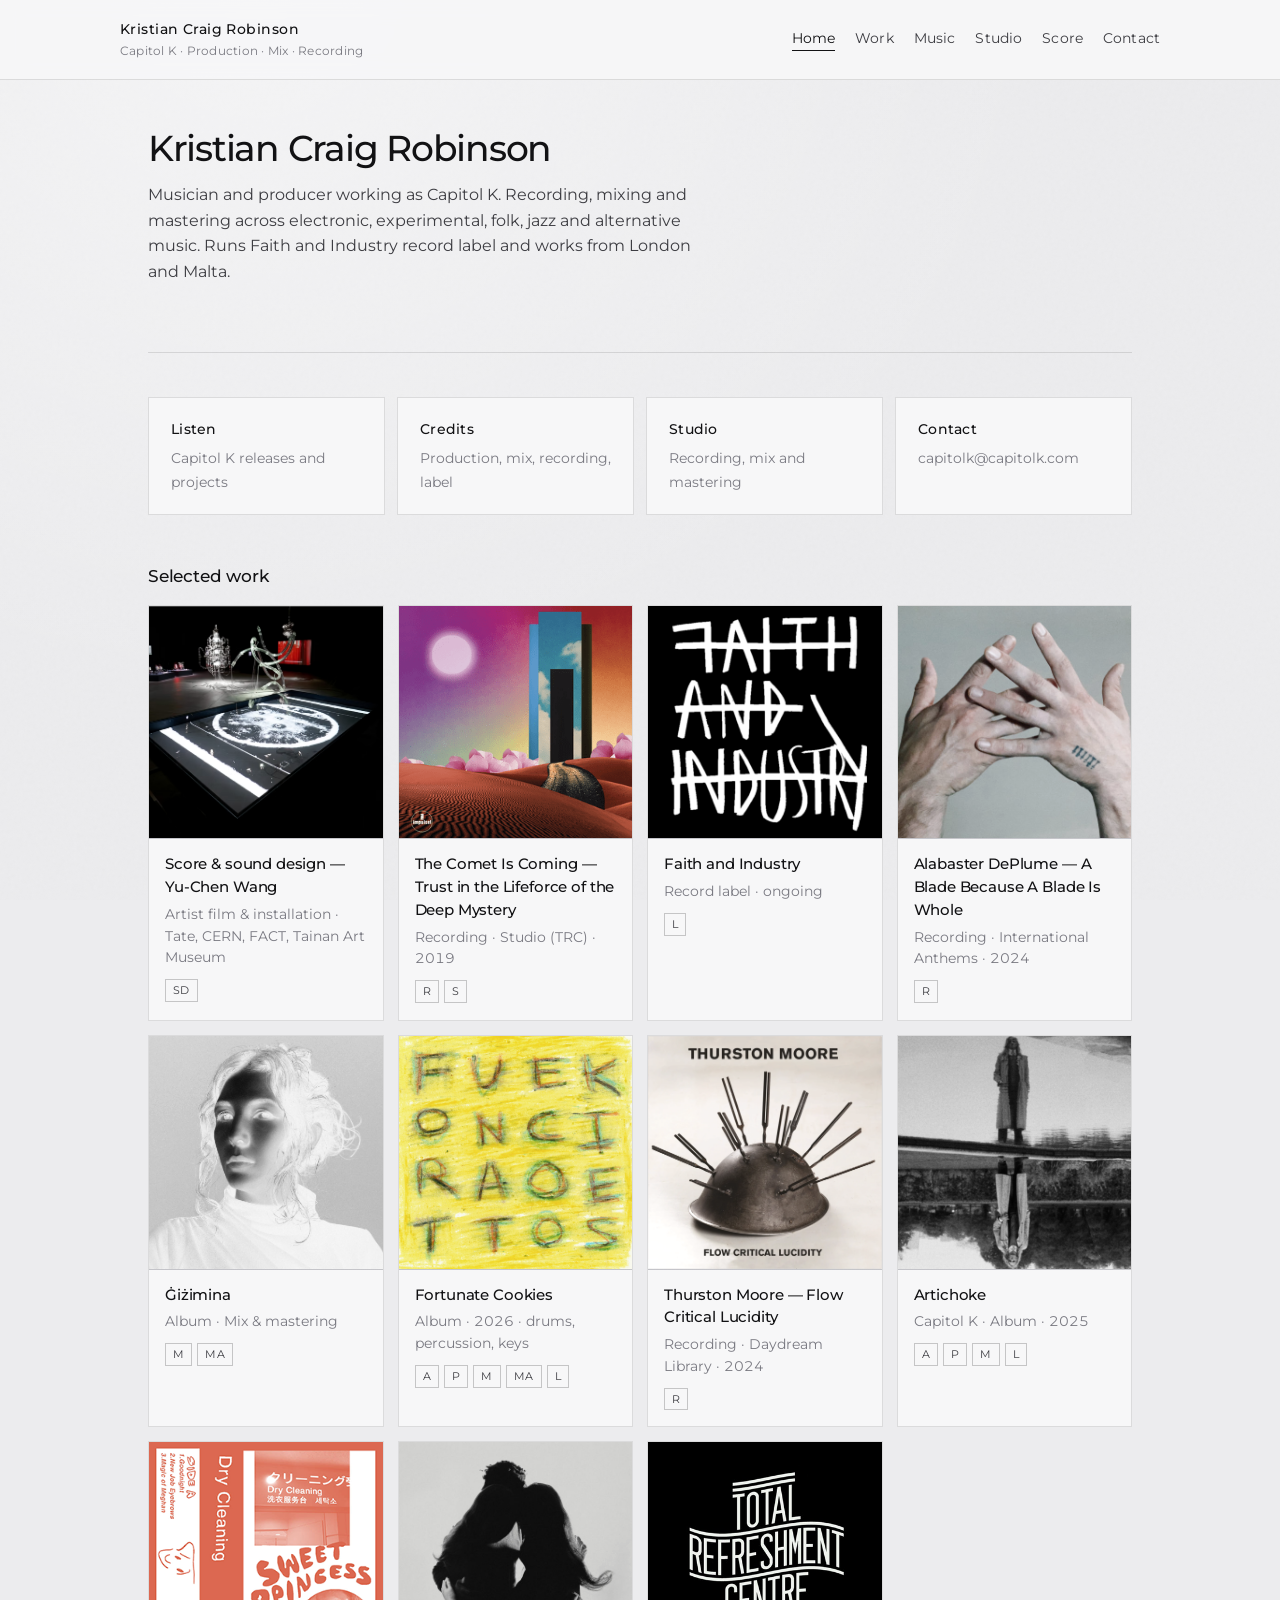
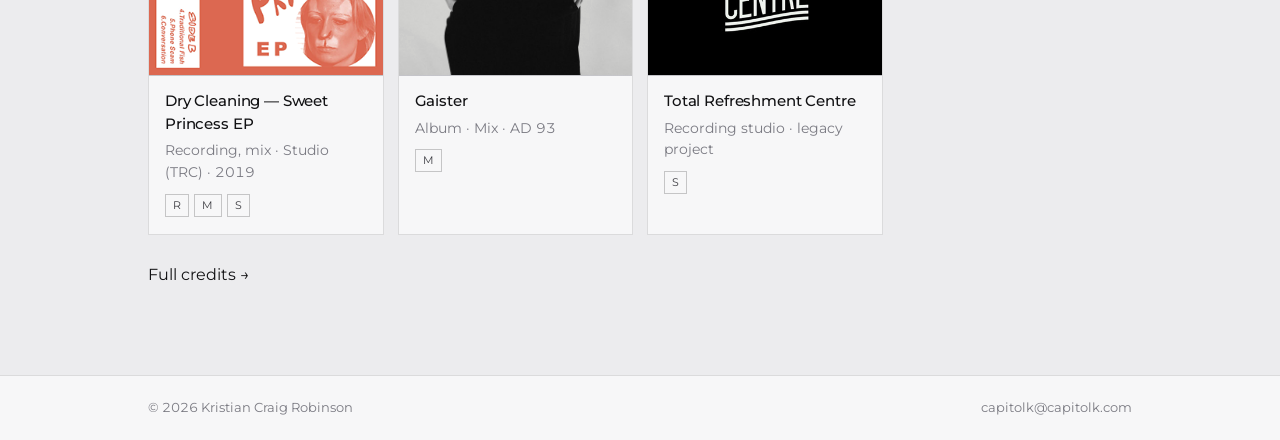
==== index.html @ 432eec4d "Add files via upload" ====
<!DOCTYPE html>
<html lang="en">
<head>
  <meta charset="UTF-8">
  <meta name="viewport" content="width=device-width, initial-scale=1.0">
  <title>Kristian Craig Robinson — Capitol K</title>
  <meta name="description" content="Kristian Craig Robinson is a musician, producer, mixer and recording engineer working as Capitol K.">
  <meta name="robots" content="index, follow">
  <link rel="preconnect" href="https://fonts.googleapis.com">
  <link rel="preconnect" href="https://fonts.gstatic.com" crossorigin>
  <link href="https://fonts.googleapis.com/css2?family=Montserrat:wght@400;500;600&display=swap" rel="stylesheet">
  <link rel="stylesheet" href="styles.css">
</head>
<body>
  <div class="site">
    <header>
      <div class="wrap nav-bar">
        <a href="index.html" class="logo">
          Kristian Craig Robinson
          <span>Capitol K · Production · Mix · Recording</span>
        </a>
        <nav>
          <a href="index.html" class="active">Home</a>
          <a href="work.html">Work</a>
          <a href="music.html">Music</a>
          <a href="studio.html">Studio</a>
          <a href="score.html">Score</a>
          <a href="contact.html">Contact</a>
        </nav>
      </div>
    </header>

    <main>
      <div class="wrap">
        <section class="hero">
          <h1>Kristian Craig Robinson</h1>
          <p class="lead">
            Musician and producer working as Capitol K. Recording, mixing and mastering
            across electronic, experimental, folk, jazz and alternative music. Runs Faith and Industry
            record label and works from London and Malta.
          </p>
        </section>

        <div class="paths">
          <a href="music.html" class="path-card">
            <strong>Listen</strong>
            <span>Capitol K releases and projects</span>
          </a>
          <a href="work.html" class="path-card">
            <strong>Credits</strong>
            <span>Production, mix, recording, label</span>
          </a>
          <a href="studio.html" class="path-card">
            <strong>Studio</strong>
            <span>Recording, mix and mastering</span>
          </a>
          <a href="contact.html" class="path-card">
            <strong>Contact</strong>
            <span>capitolk@capitolk.com</span>
          </a>
        </div>

        <section class="selected">
          <h2>Selected work</h2>
          <div class="selected-grid">
            <a href="work.html" class="selected-item" data-hover="Record label · founded 2002 · catalogue ongoing">
              <div class="selected-art">
                <img src="images/faith-and-industry-logo.jpg" alt="Faith and Industry" loading="lazy">
              </div>
              <div class="selected-body">
                <h3>Faith and Industry</h3>
                <p class="muted">Record label · ongoing</p>
                <div class="tags"><span class="tag">L</span></div>
              </div>
            </a>

            <a href="studio.html" class="selected-item" data-hover="Platt’s Eyot (late 2000s) then Total Refreshment Centre · legacy / hiatus">
              <div class="selected-art">
                <img src="images/trc.jpg" alt="Total Refreshment Centre" loading="lazy">
              </div>
              <div class="selected-body">
                <h3>Total Refreshment Centre</h3>
                <p class="muted">Recording studio · legacy project</p>
                <div class="tags"><span class="tag">S</span></div>
              </div>
            </a>

            <a href="work.html" class="selected-item" data-hover="Mix & mastering · Faith and Industry · 2026">
              <div class="selected-art">
                <img src="images/gizimina.jpg" alt="Ġiżimina" loading="lazy">
              </div>
              <div class="selected-body">
                <h3>Ġiżimina</h3>
                <p class="muted">Album · Mix & mastering</p>
                <div class="tags"><span class="tag">M</span><span class="tag">MA</span></div>
              </div>
            </a>

            <a href="work.html" class="selected-item" data-hover="Mix · AD 93 · 2024">
              <div class="selected-art">
                <img src="images/gaister.jpg" alt="Gaister" loading="lazy">
              </div>
              <div class="selected-body">
                <h3>Gaister</h3>
                <p class="muted">Album · Mix · AD 93</p>
                <div class="tags"><span class="tag">M</span></div>
              </div>
            </a>

            <a href="work.html" class="selected-item" data-hover="Artist (drums, percussion, keys), co-production, mix, master · Faith and Industry · 2026">
              <div class="selected-art">
                <img src="images/fortunate-cookies.jpg" alt="Fortunate Cookies" loading="lazy">
              </div>
              <div class="selected-body">
                <h3>Fortunate Cookies</h3>
                <p class="muted">Album · 2026 · drums, percussion, keys</p>
                <div class="tags"><span class="tag">A</span><span class="tag">P</span><span class="tag">M</span><span class="tag">MA</span><span class="tag">L</span></div>
              </div>
            </a>

            <a href="music.html" class="selected-item" data-hover="Artist, production, mix, label · Faith and Industry · 2025">
              <div class="selected-art">
                <img src="images/artichoke.jpg" alt="Artichoke" loading="lazy">
              </div>
              <div class="selected-body">
                <h3>Artichoke</h3>
                <p class="muted">Capitol K · Album · 2025</p>
                <div class="tags"><span class="tag">A</span><span class="tag">P</span><span class="tag">M</span><span class="tag">L</span></div>
              </div>
            </a>

            <a href="work.html" class="selected-item" data-hover="Recording · International Anthems · Studio (TRC) · 2025">
              <div class="selected-art">
                <img src="images/a-blade.jpg" alt="A Blade Because A Blade Is Whole" loading="lazy">
              </div>
              <div class="selected-body">
                <h3>Alabaster DePlume — A Blade Because A Blade Is Whole</h3>
                <p class="muted">Recording · International Anthems · 2024</p>
                <div class="tags"><span class="tag">R</span></div>
              </div>
            </a>

            <a href="work.html" class="selected-item" data-hover="Recording · Daydream Library · Studio (TRC) · 2024">
              <div class="selected-art">
                <img src="images/flow-critical-lucidity.png" alt="Flow Critical Lucidity" loading="lazy">
              </div>
              <div class="selected-body">
                <h3>Thurston Moore — Flow Critical Lucidity</h3>
                <p class="muted">Recording · Daydream Library · 2024</p>
                <div class="tags"><span class="tag">R</span></div>
              </div>
            </a>

            <a href="https://drycleaning.bandcamp.com/album/sweet-princess-ep" target="_blank" rel="noopener" class="selected-item" data-hover="Recording, mix · Studio (TRC) · 2019">
              <div class="selected-art">
                <img src="images/sweet-princess.png" alt="Sweet Princess EP" loading="lazy">
              </div>
              <div class="selected-body">
                <h3>Dry Cleaning — Sweet Princess EP</h3>
                <p class="muted">Recording, mix · Studio (TRC) · 2019</p>
                <div class="tags"><span class="tag">R</span><span class="tag">M</span><span class="tag">S</span></div>
              </div>
            </a>

            <a href="https://music.apple.com/mt/album/trust-in-the-lifeforce-of-the-deep-mystery/1449207816" target="_blank" rel="noopener" class="selected-item" data-hover="Recording · Impulse! · Studio (TRC) · 2019">
              <div class="selected-art">
                <img src="images/trust-lifeforce.png" alt="Trust in the Lifeforce of the Deep Mystery" loading="lazy">
              </div>
              <div class="selected-body">
                <h3>The Comet Is Coming — Trust in the Lifeforce of the Deep Mystery</h3>
                <p class="muted">Recording · Studio (TRC) · 2019</p>
                <div class="tags"><span class="tag">R</span><span class="tag">S</span></div>
              </div>
            </a>


            <a href="score.html" class="selected-item" data-hover="Score & sound design · Tate, CERN, FACT, MoCA · 2017–26">
              <div class="selected-art">
                <img src="images/yuchen-wang.png" alt="Yu-Chen Wang collaborations" loading="lazy"
                     onerror="this.style.display='none'">
              </div>
              <div class="selected-body">
                <h3>Score &amp; sound design — Yu-Chen Wang</h3>
                <p class="muted">Artist film &amp; installation · Tate, CERN, FACT, Tainan Art Museum</p>
                <div class="tags"><span class="tag">SD</span></div>
              </div>
            </a>

          </div>
          <p style="margin-top: 1.75rem;">
            <a href="work.html">Full credits →</a>
          </p>
        </section>
      </div>
    </main>

    <footer>
      <div class="wrap footer-inner">
        <span>© 2026 Kristian Craig Robinson</span>
        <span>capitolk@capitolk.com</span>
      </div>
    </footer>
  </div>
  <script>
    (function () {
      var grid = document.querySelector('.selected-grid');
      if (!grid) return;
      var cards = Array.prototype.slice.call(grid.children);
      if (cards.length < 2) return;
      for (var i = cards.length - 1; i > 0; i--) {
        var j = Math.floor(Math.random() * (i + 1));
        var t = cards[i]; cards[i] = cards[j]; cards[j] = t;
      }
      cards.forEach(function (c) {
        c.classList.remove('is-highlight');
        grid.appendChild(c);
      });
    })();
  </script>


</body>
</html>
---- styles.css ----
/* Kristian Craig Robinson / Capitol K
   Soft techno · refined industrial · silver archive */

:root {
  --bg: #ececee;
  --bg-soft: #e2e2e5;
  --surface: #f7f7f8;
  --ink: #121214;
  --ink-soft: #3d3d42;
  --muted: #7a7a82;
  --line: rgba(18, 18, 20, 0.12);
  --line-strong: rgba(18, 18, 20, 0.22);
  --silver: #b8b8c0;
  --platinum: #dddde2;
  --steel: #5a6a78;
  --accent: #3a4a56;
  --near-black: #0e0e10;
  --font: "Montserrat", system-ui, -apple-system, sans-serif;
  --mono: "IBM Plex Mono", ui-monospace, "SF Mono", Menlo, monospace;
  --ease: 100ms ease;
}

* {
  box-sizing: border-box;
  margin: 0;
  padding: 0;
}

html {
  scroll-behavior: smooth;
}

body {
  font-family: var(--font);
  font-weight: 400;
  font-size: 15.5px;
  line-height: 1.55;
  color: var(--ink);
  background-color: var(--bg);
  /* almost invisible metal grain */
  background-image:
    radial-gradient(ellipse at 20% 0%, rgba(255,255,255,0.45) 0%, transparent 55%),
    url("data:image/svg+xml,%3Csvg viewBox='0 0 256 256' xmlns='http://www.w3.org/2000/svg'%3E%3Cfilter id='n'%3E%3CfeTurbulence type='fractalNoise' baseFrequency='0.85' numOctaves='4' stitchTiles='stitch'/%3E%3CfeColorMatrix type='saturate' values='0'/%3E%3C/filter%3E%3Crect width='100%25' height='100%25' filter='url(%23n)' opacity='0.035'/%3E%3C/svg%3E");
  background-attachment: fixed;
  -webkit-font-smoothing: antialiased;
  font-variant-numeric: tabular-nums;
}

a {
  color: var(--ink);
  text-decoration: none;
  transition: color var(--ease), opacity var(--ease), border-color var(--ease);
}

a:hover {
  opacity: 0.6;
}

img {
  max-width: 100%;
  display: block;
}

/* —— Layout —— */
.site {
  min-height: 100vh;
  display: flex;
  flex-direction: column;
}

.wrap {
  width: 100%;
  max-width: 1040px;
  margin: 0 auto;
  padding: 0 28px;
}

/* —— Header / console bar —— */
header {
  border-bottom: 1px solid var(--line);
  background: rgba(247, 247, 248, 0.92);
  backdrop-filter: blur(10px);
  -webkit-backdrop-filter: blur(10px);
  position: sticky;
  top: 0;
  z-index: 50;
}

.nav-bar {
  display: flex;
  align-items: center;
  justify-content: space-between;
  padding: 18px 0;
  gap: 24px;
}

.logo {
  font-size: 0.9rem;
  font-weight: 500;
  letter-spacing: 0.03em;
  white-space: nowrap;
}

.logo span {
  display: block;
  font-size: 0.72rem;
  font-weight: 400;
  color: var(--muted);
  letter-spacing: 0.02em;
  margin-top: 3px;
}

nav {
  display: flex;
  flex-wrap: wrap;
  gap: 6px 20px;
  justify-content: flex-end;
}

nav a {
  font-size: 0.88rem;
  color: var(--ink-soft);
  letter-spacing: 0.01em;
}

nav a:hover,
nav a.active {
  color: var(--ink);
  opacity: 1;
}

nav a.active {
  border-bottom: 1px solid var(--ink);
  padding-bottom: 1px;
}

/* —— Main —— */
main {
  flex: 1;
  padding: 48px 0 88px;
}

h1 {
  font-size: clamp(1.65rem, 3.8vw, 2.25rem);
  font-weight: 500;
  letter-spacing: -0.035em;
  line-height: 1.12;
  margin-bottom: 0.85rem;
}

h2 {
  font-size: 1.05rem;
  font-weight: 500;
  letter-spacing: -0.01em;
  margin-bottom: 1rem;
  color: var(--ink);
}

h3 {
  font-size: 0.92rem;
  font-weight: 500;
  margin-bottom: 0.3rem;
  letter-spacing: -0.01em;
}

.lead {
  font-size: 1rem;
  color: var(--ink-soft);
  max-width: 36rem;
  margin-bottom: 2.25rem;
  line-height: 1.6;
}

.muted {
  color: var(--muted);
  font-size: 0.88rem;
}

/* —— Home —— */
.hero {
  margin-bottom: 2.75rem;
  padding-bottom: 2rem;
  border-bottom: 1px solid var(--line);
}

.hero p {
  max-width: 34rem;
  color: var(--ink-soft);
}

.paths {
  display: grid;
  grid-template-columns: repeat(auto-fit, minmax(190px, 1fr));
  gap: 12px;
  margin: 0 0 3rem;
}

.path-card {
  background: var(--surface);
  border: 1px solid var(--line);
  padding: 20px 22px;
  border-radius: 0;
  transition: border-color var(--ease), background var(--ease);
}

.path-card:hover {
  border-color: var(--line-strong);
  opacity: 1;
  background: #fafafb;
}

.path-card strong {
  display: block;
  font-weight: 500;
  font-size: 0.9rem;
  letter-spacing: 0.02em;
  margin-bottom: 5px;
}

.path-card span {
  font-size: 0.85rem;
  color: var(--muted);
}

.selected {
  margin-top: 0.5rem;
}

.selected > .selected-grid {
  display: grid;
  grid-template-columns: repeat(auto-fill, minmax(210px, 1fr));
  gap: 14px;
}

.selected-item {
  position: relative;
  background: var(--surface);
  border: 1px solid var(--line);
  padding: 0;
  border-radius: 0;
  overflow: hidden;
  display: flex;
  flex-direction: column;
  transition: border-color var(--ease);
}

.selected-item:hover {
  border-color: var(--line-strong);
  opacity: 1;
}

.selected-art {
  aspect-ratio: 1;
  background: linear-gradient(160deg, var(--platinum), var(--bg-soft));
  border-bottom: 1px solid var(--line);
  overflow: hidden;
}

.selected-art img {
  width: 100%;
  height: 100%;
  object-fit: cover;
  display: block;
  /* cool desat so covers sit in silver world */
  filter: saturate(0.82) contrast(1.02);
  transition: filter 0.25s ease;
}

.selected-item:hover .selected-art img {
  filter: saturate(0.92) contrast(1.03);
}

.selected-body {
  padding: 14px 16px 16px;
}

.selected-item .tags {
  margin-top: 10px;
}

/* hover detail line */
.selected-item::after {
  content: attr(data-hover);
  display: block;
  font-size: 0.78rem;
  line-height: 1.4;
  color: var(--muted);
  padding: 0 16px 0;
  max-height: 0;
  opacity: 0;
  overflow: hidden;
  transition: max-height 0.22s ease, opacity 0.18s ease, padding 0.18s ease;
}

@media (hover: hover) and (min-width: 769px) {
  .selected-item:hover::after {
    max-height: 5em;
    opacity: 1;
    padding: 0 16px 14px;
  }
}

/* —— Tags (console chips) —— */
.tags {
  display: flex;
  flex-wrap: wrap;
  gap: 5px;
}

.tag {
  font-size: 0.68rem;
  letter-spacing: 0.04em;
  color: var(--ink-soft);
  background: transparent;
  border: 1px solid var(--line-strong);
  padding: 2px 7px;
  border-radius: 0;
}

.tag-key {
  font-size: 0.8rem;
  color: var(--muted);
  margin-bottom: 1rem;
  line-height: 1.7;
}

.tag-key strong {
  color: var(--ink-soft);
  font-weight: 500;
}

/* —— Work filters / desk —— */
.filters {
  display: flex;
  flex-wrap: wrap;
  gap: 6px;
  margin-bottom: 0.85rem;
  padding-bottom: 1rem;
  border-bottom: 1px solid var(--line);
}

.filter-btn {
  font-family: inherit;
  font-size: 0.78rem;
  letter-spacing: 0.02em;
  color: var(--ink-soft);
  background: transparent;
  border: 1px solid var(--line);
  padding: 7px 12px;
  cursor: pointer;
  border-radius: 0;
  transition: color var(--ease), border-color var(--ease), background var(--ease), box-shadow var(--ease);
}

.filter-btn:hover {
  border-color: var(--line-strong);
  color: var(--ink);
}

.filter-btn.active {
  background: var(--near-black);
  color: var(--surface);
  border-color: var(--near-black);
  box-shadow: inset 0 0 0 1px rgba(255,255,255,0.06);
}

.status-strip {
  font-size: 0.8rem;
  color: var(--muted);
  margin-bottom: 1.5rem;
}

.status-strip span {
  color: var(--ink-soft);
}

/* —— Credit list —— */
.credit-list {
  border-top: 1px solid var(--line-strong);
}

.credit {
  display: grid;
  grid-template-columns: auto 1fr auto;
  gap: 10px 20px;
  padding: 15px 0;
  border-bottom: 1px solid var(--line);
  align-items: baseline;
  transition: background var(--ease);
}

.credit:hover {
  background: rgba(255,255,255,0.35);
}

.credit-year {
  font-size: 0.78rem;
  font-variant-numeric: tabular-nums;
  color: var(--muted);
  min-width: 2.75rem;
  padding-top: 2px;
}

.credit-title {
  font-weight: 500;
  font-size: 0.95rem;
  letter-spacing: -0.015em;
}

.credit-meta {
  font-size: 0.82rem;
  color: var(--muted);
  margin-top: 3px;
  line-height: 1.45;
  font-variant-numeric: tabular-nums;
}

.credit .tags {
  justify-content: flex-end;
  align-self: start;
  padding-top: 2px;
}

.credit.hidden {
  display: none;
}

/* —— Music —— */
.music-grid {
  display: grid;
  grid-template-columns: repeat(auto-fill, minmax(200px, 1fr));
  gap: 14px;
}

.music-card {
  background: var(--surface);
  border: 1px solid var(--line);
  overflow: hidden;
  transition: border-color var(--ease);
}

.music-card:hover {
  border-color: var(--line-strong);
  opacity: 1;
}

.music-card img {
  width: 100%;
  aspect-ratio: 1;
  object-fit: cover;
  filter: saturate(0.85);
}

.music-card .body {
  padding: 14px 16px 16px;
}

.bands-list {
  display: flex;
  flex-wrap: wrap;
  gap: 10px 18px;
}

.bands-list a {
  color: var(--ink);
  text-decoration: none;
  border-bottom: 1px solid var(--line);
  padding-bottom: 2px;
  font-weight: 500;
  font-size: 0.9rem;
}

.bands-list a:hover {
  border-bottom-color: var(--ink);
  opacity: 1;
}

/* —— Studio —— */
.studio-block ul.studio-list {
  list-style: none;
  margin: 1.25rem 0 1.75rem;
}

.studio-block ul.studio-list li {
  padding: 10px 0;
  border-bottom: 1px solid var(--line);
  font-size: 0.95rem;
}

.studio-block ul.studio-list li strong {
  font-size: 0.85rem;
  font-weight: 500;
  display: inline-block;
  min-width: 6.5rem;
  color: var(--ink-soft);
}


/* —— Contact —— */
.contact-block {
  max-width: 28rem;
}
.contact-block .lead {
  margin-bottom: 2rem;
}
.contact-email {
  display: inline-block;
  font-size: 1.25rem;
  font-weight: 500;
  letter-spacing: -0.02em;
  margin: 0.5rem 0 3.5rem;
  border-bottom: 1px solid var(--line);
  padding-bottom: 2px;
}
.contact-email:hover {
  opacity: 1;
  border-bottom-color: var(--ink);
}
.contact-links {
  display: flex;
  flex-direction: column;
  gap: 1rem;
  margin-top: 0.5rem;
}
.contact-links a {
  font-size: 0.95rem;
  color: var(--ink-soft);
  border-bottom: 1px solid var(--line);
  padding-bottom: 2px;
  width: fit-content;
}
.contact-links a:hover {
  color: var(--ink);
  opacity: 1;
  border-bottom-color: var(--ink);
}

/* —— Releases (music) —— */
.release {
  display: block;
  background: var(--surface);
  border: 1px solid var(--line);
  transition: border-color var(--ease);
}
.release:hover {
  border-color: var(--line-strong);
  opacity: 1;
}
.release-art {
  aspect-ratio: 1;
  background: var(--bg-soft);
  border-bottom: 1px solid var(--line);
}
.release h3 {
  padding: 12px 14px 0;
  font-size: 0.9rem;
}
.release .year {
  padding: 4px 14px 14px;
  font-size: 0.8rem;
  color: var(--muted);
  margin: 0;
}

/* —— Footer —— */
footer {
  border-top: 1px solid var(--line);
  padding: 22px 0;
  background: var(--surface);
}

.footer-inner {
  display: flex;
  justify-content: space-between;
  gap: 16px;
  flex-wrap: wrap;
  font-size: 0.8rem;
  color: var(--muted);
}

/* —— Links in body —— */
main a[href^="http"],
main a[href^="mailto"] {
  border-bottom: 1px solid var(--line);
  padding-bottom: 1px;
}

main a[href^="http"]:hover,
main a[href^="mailto"]:hover {
  border-bottom-color: var(--steel);
  color: var(--accent);
  opacity: 1;
}

/* cool accent for interactive chrome only */
.filter-btn.active {
  background: var(--near-black);
}

/* —— Responsive —— */
@media (max-width: 768px) {
  .wrap {
    padding: 0 18px;
  }

  .nav-bar {
    flex-direction: column;
    align-items: flex-start;
    gap: 14px;
    padding: 16px 0;
  }

  nav {
    justify-content: flex-start;
    gap: 8px 14px;
  }

  main {
    padding: 36px 0 64px;
  }

  .credit {
    grid-template-columns: auto 1fr;
    gap: 6px 12px;
  }

  .credit .tags {
    grid-column: 2;
    justify-content: flex-start;
  }

  .credit-year {
    min-width: 2.4rem;
  }

  .selected-grid {
    grid-template-columns: repeat(auto-fill, minmax(150px, 1fr));
    gap: 10px;
  }
}


@media (max-width: 480px) {
  .wrap {
    padding: 0 14px;
  }
  .nav-bar {
    padding: 14px 0;
    gap: 10px;
  }
  .logo {
    font-size: 0.85rem;
    white-space: normal;
  }
  nav {
    width: 100%;
    gap: 8px 12px;
  }
  nav a {
    font-size: 0.8rem;
  }
  main {
    padding: 28px 0 56px;
  }
  h1 {
    font-size: 1.5rem;
  }
  .lead {
    font-size: 0.95rem;
    margin-bottom: 1.75rem;
  }
  .filters {
    gap: 6px;
  }
  .filter-btn {
    font-size: 0.72rem;
    padding: 6px 10px;
  }
  .credit {
    grid-template-columns: 2.2rem 1fr;
    gap: 4px 10px;
    padding: 12px 0;
  }
  .credit .tags {
    grid-column: 2;
    justify-content: flex-start;
  }
  .credit-title {
    font-size: 0.9rem;
  }
  .credit-meta {
    font-size: 0.78rem;
  }
  .selected-grid,
  .music-grid {
    grid-template-columns: 1fr 1fr;
    gap: 10px;
  }
  .paths {
    grid-template-columns: 1fr;
  }
  .contact-email {
    font-size: 1.1rem;
    margin-bottom: 2.75rem;
  }
  .footer-inner {
    flex-direction: column;
    gap: 6px;
  }
}
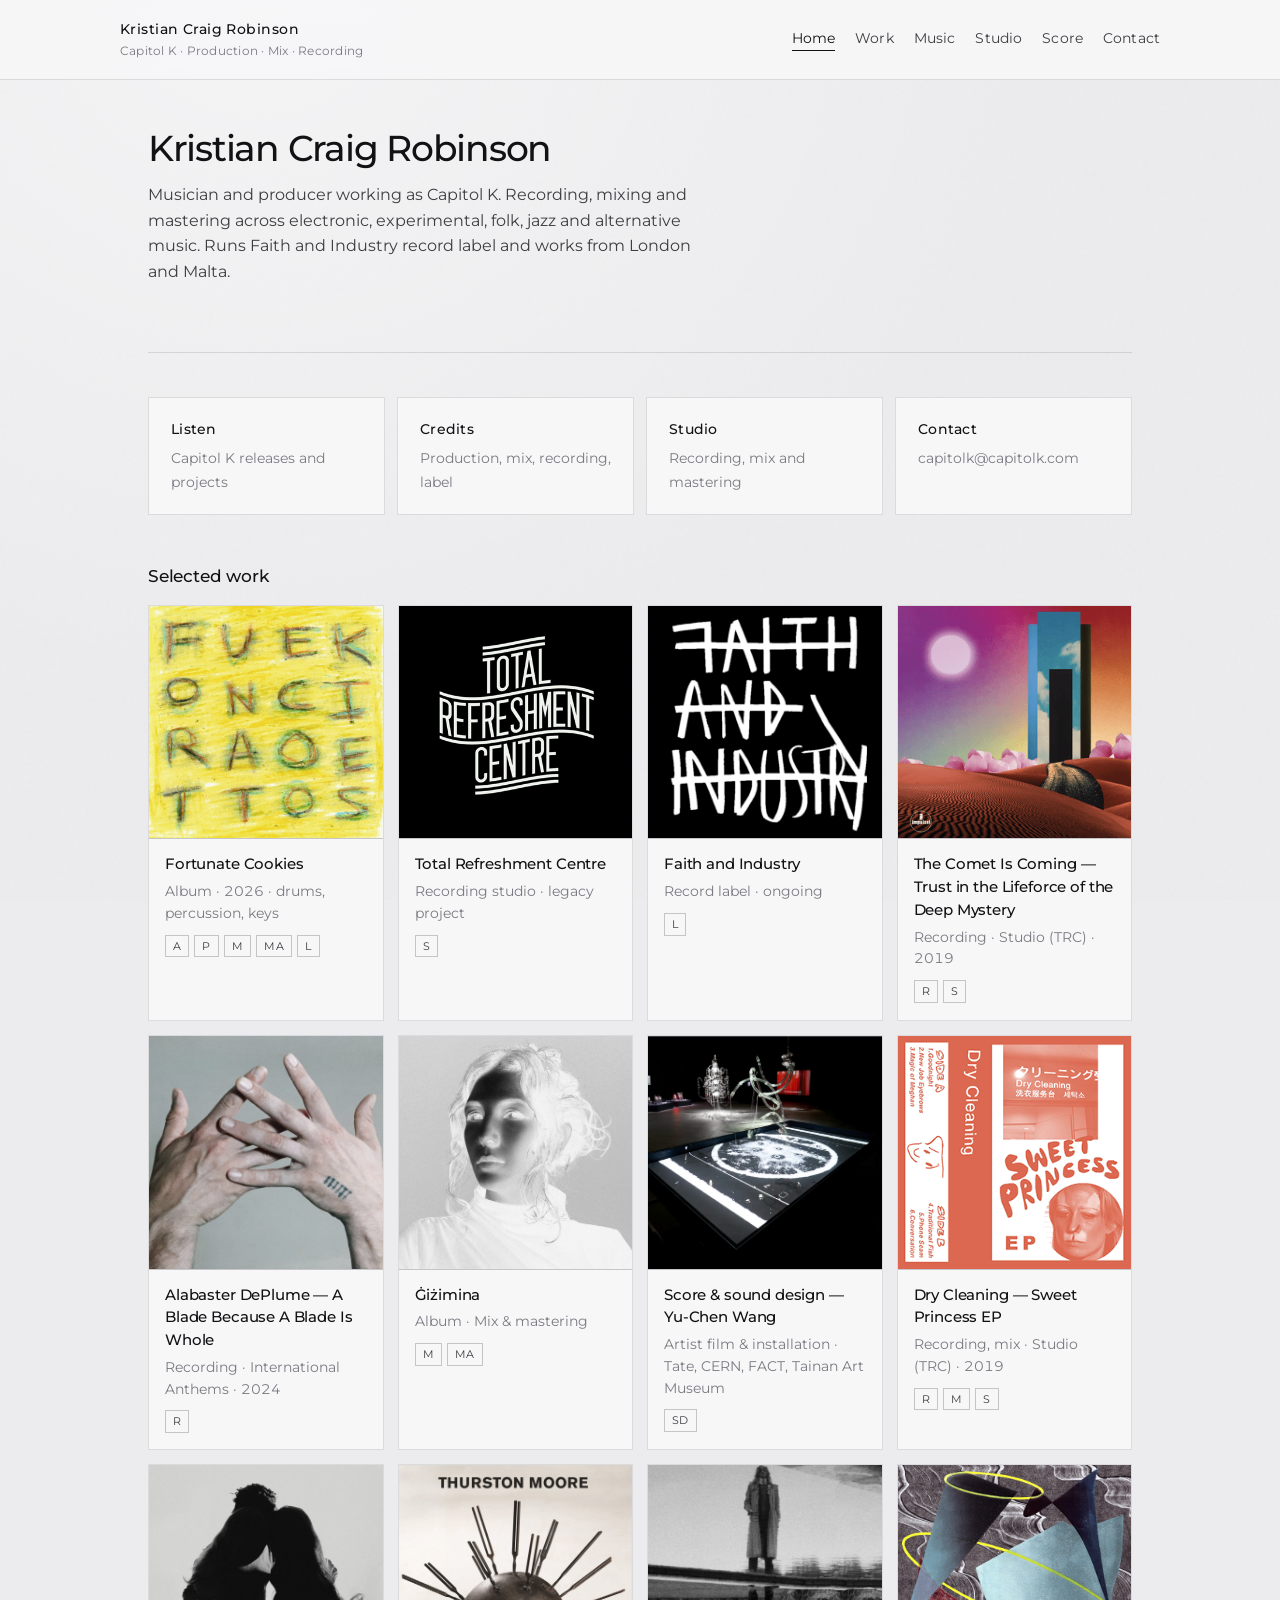
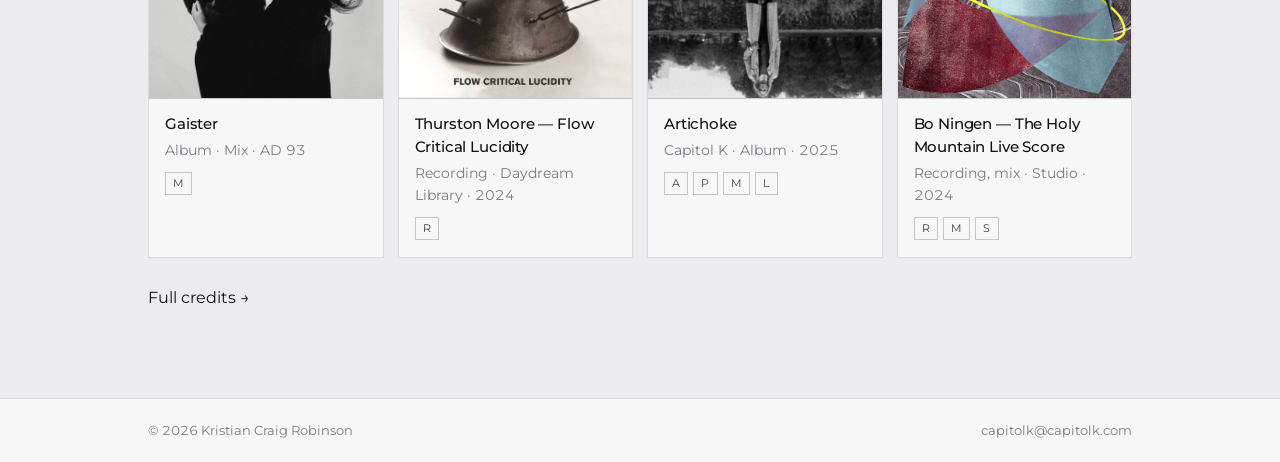
==== commit 68f6d755: "Add files via upload" ====
--- a/index.html
+++ b/index.html
@@ -186,6 +186,19 @@
               </div>
             </a>
 
+          
+            <a href="https://boningen.bandcamp.com/album/the-holy-mountain-live-score-written-and-performed-by-bo-ningen" target="_blank" rel="noopener" class="selected-item" data-hover="Recording, mix · Studio (TRC) · 2024">
+              <div class="selected-art">
+                <img src="images/holy-mountain-live-score.jpg" alt="Bo Ningen — The Holy Mountain Live Score" loading="lazy"
+                     onerror="this.style.display='none'; this.parentElement.style.background='linear-gradient(160deg,#dddde2,#e2e2e5)'">
+              </div>
+              <div class="selected-body">
+                <h3>Bo Ningen — The Holy Mountain Live Score</h3>
+                <p class="muted">Recording, mix · Studio · 2024</p>
+                <div class="tags"><span class="tag">R</span><span class="tag">M</span><span class="tag">S</span></div>
+              </div>
+            </a>
+
           </div>
           <p style="margin-top: 1.75rem;">
             <a href="work.html">Full credits →</a>
--- a/styles.css
+++ b/styles.css
@@ -381,12 +381,15 @@
 
 .credit {
   display: grid;
-  grid-template-columns: auto 1fr auto;
+  grid-template-columns: 1fr auto;
   gap: 10px 20px;
   padding: 15px 0;
   border-bottom: 1px solid var(--line);
   align-items: baseline;
   transition: background var(--ease);
+}
+.credit:has(.credit-year) {
+  grid-template-columns: auto 1fr auto;
 }
 
 .credit:hover {
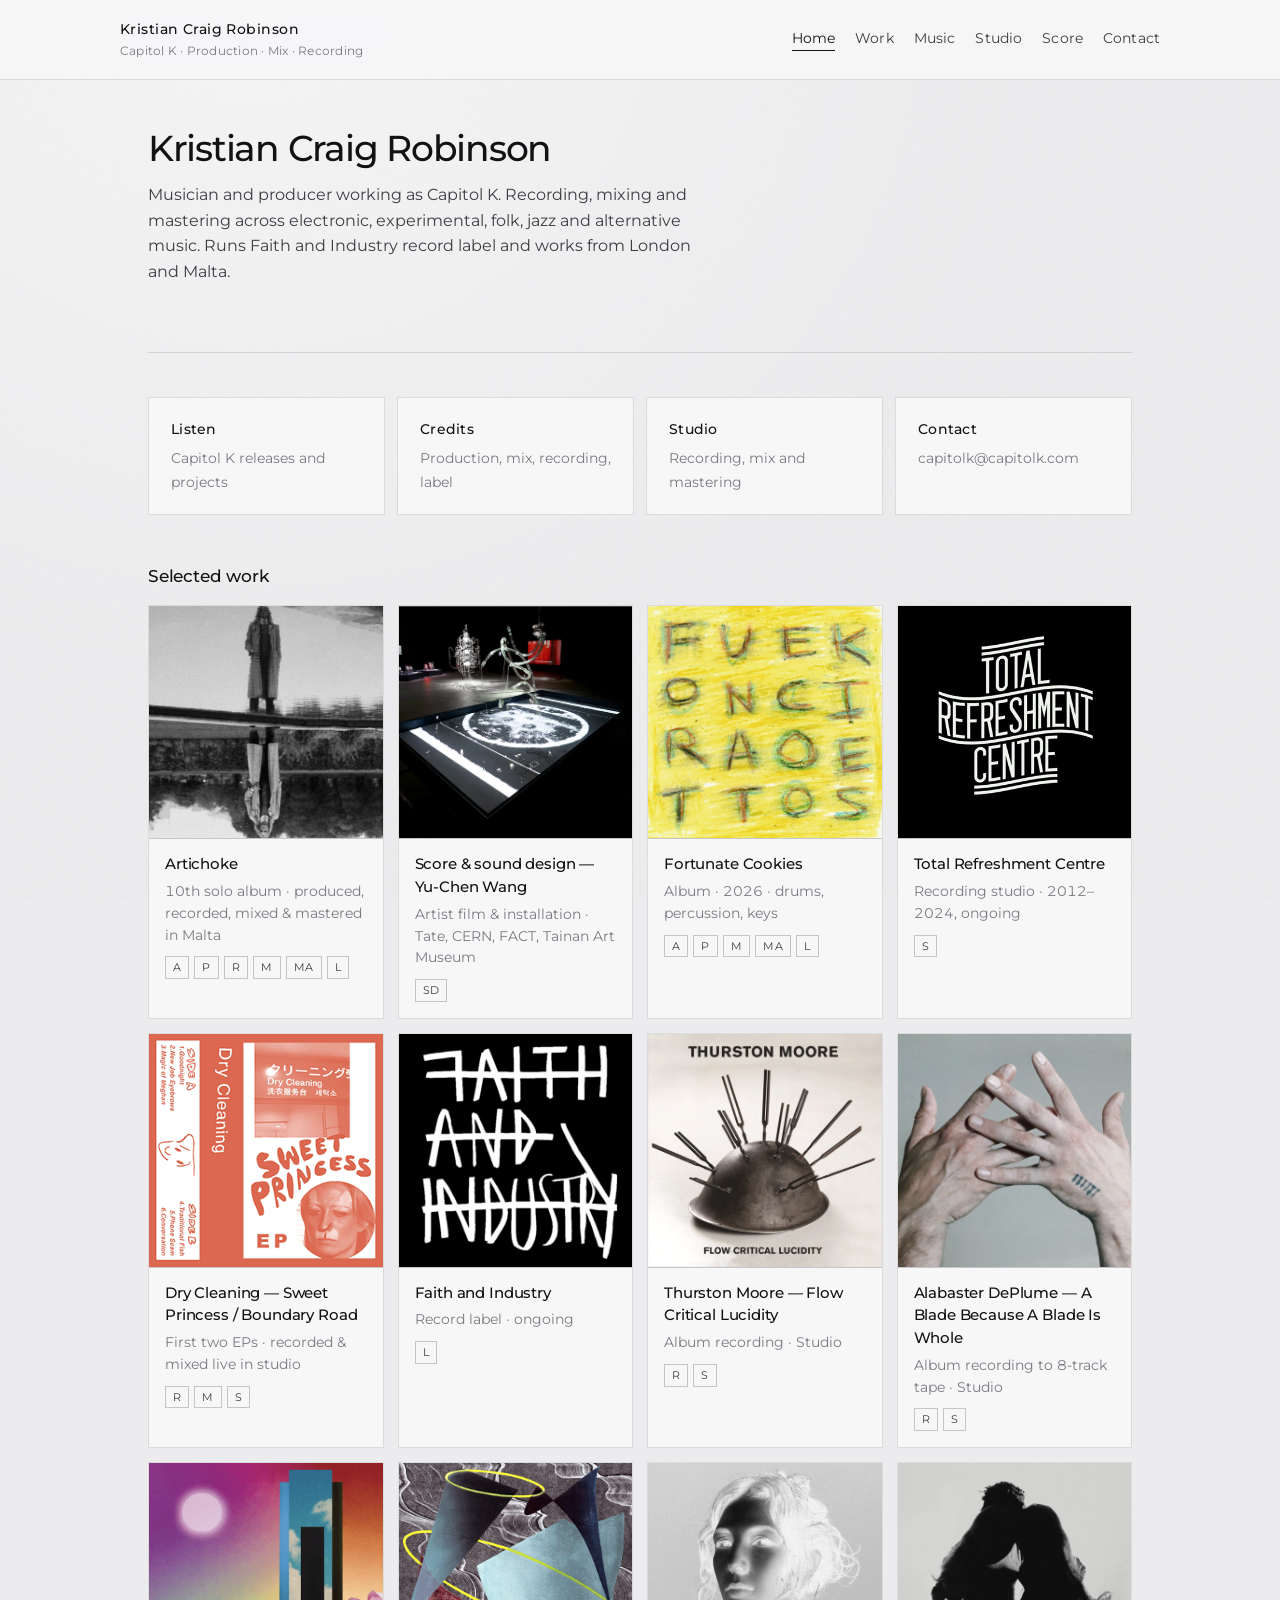
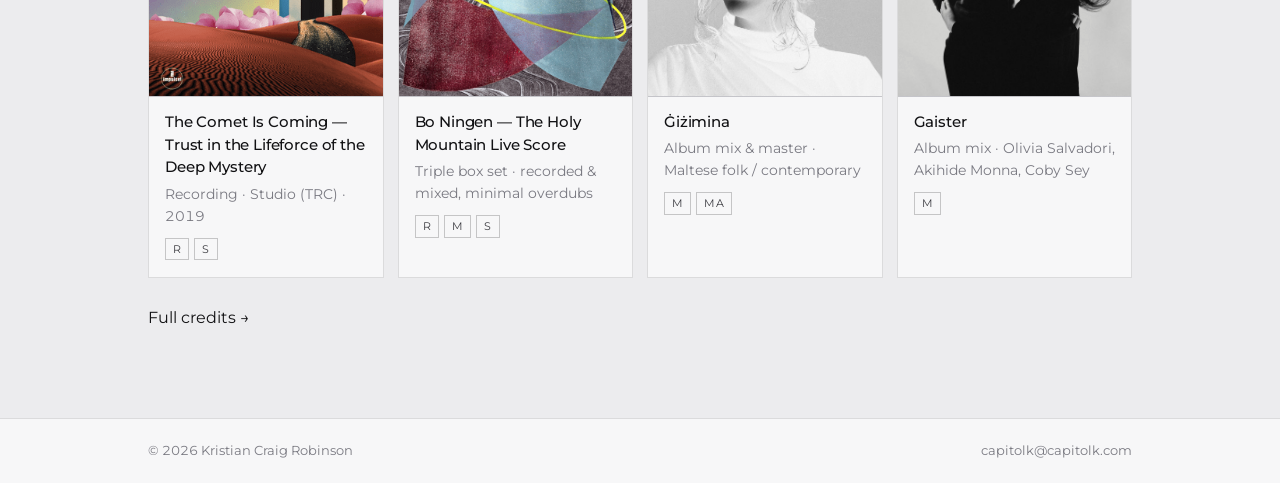
==== commit b3538e55: "Add files via upload" ====
--- a/index.html
+++ b/index.html
@@ -74,35 +74,35 @@
               </div>
             </a>
 
-            <a href="studio.html" class="selected-item" data-hover="Platt’s Eyot (late 2000s) then Total Refreshment Centre · legacy / hiatus">
+            <a href="studio.html" class="selected-item" data-hover="Recording studio · operated, co-built and run by Capitol K · 2012–2024, ongoing with visiting sessions">
               <div class="selected-art">
                 <img src="images/trc.jpg" alt="Total Refreshment Centre" loading="lazy">
               </div>
               <div class="selected-body">
                 <h3>Total Refreshment Centre</h3>
-                <p class="muted">Recording studio · legacy project</p>
+                <p class="muted">Recording studio · 2012–2024, ongoing</p>
                 <div class="tags"><span class="tag">S</span></div>
               </div>
             </a>
 
-            <a href="work.html" class="selected-item" data-hover="Mix & mastering · Faith and Industry · 2026">
+            <a href="work.html" class="selected-item" data-hover="Experimental Maltese folk, archive and contemporary songwriting with electronic production · Mix & master · 2026">
               <div class="selected-art">
                 <img src="images/gizimina.jpg" alt="Ġiżimina" loading="lazy">
               </div>
               <div class="selected-body">
                 <h3>Ġiżimina</h3>
-                <p class="muted">Album · Mix & mastering</p>
+                <p class="muted">Album mix & master · Maltese folk / contemporary</p>
                 <div class="tags"><span class="tag">M</span><span class="tag">MA</span></div>
               </div>
             </a>
 
-            <a href="work.html" class="selected-item" data-hover="Mix · AD 93 · 2024">
+            <a href="work.html" class="selected-item" data-hover="Album mix · Olivia Salvadori, Akihide Monna, Coby Sey · AD 93 · 2024">
               <div class="selected-art">
                 <img src="images/gaister.jpg" alt="Gaister" loading="lazy">
               </div>
               <div class="selected-body">
                 <h3>Gaister</h3>
-                <p class="muted">Album · Mix · AD 93</p>
+                <p class="muted">Album mix · Olivia Salvadori, Akihide Monna, Coby Sey</p>
                 <div class="tags"><span class="tag">M</span></div>
               </div>
             </a>
@@ -118,46 +118,46 @@
               </div>
             </a>
 
-            <a href="music.html" class="selected-item" data-hover="Artist, production, mix, label · Faith and Industry · 2025">
+            <a href="music.html" class="selected-item" data-hover="10th solo album · produced, recorded, mixed and mastered in Malta · 2025">
               <div class="selected-art">
                 <img src="images/artichoke.jpg" alt="Artichoke" loading="lazy">
               </div>
               <div class="selected-body">
                 <h3>Artichoke</h3>
-                <p class="muted">Capitol K · Album · 2025</p>
-                <div class="tags"><span class="tag">A</span><span class="tag">P</span><span class="tag">M</span><span class="tag">L</span></div>
-              </div>
-            </a>
-
-            <a href="work.html" class="selected-item" data-hover="Recording · International Anthems · Studio (TRC) · 2025">
+                <p class="muted">10th solo album · produced, recorded, mixed &amp; mastered in Malta</p>
+                <div class="tags"><span class="tag">A</span><span class="tag">P</span><span class="tag">R</span><span class="tag">M</span><span class="tag">MA</span><span class="tag">L</span></div>
+              </div>
+            </a>
+
+            <a href="work.html" class="selected-item" data-hover="Album recording to 8-track tape · International Anthems · Studio (TRC) · 2025">
               <div class="selected-art">
                 <img src="images/a-blade.jpg" alt="A Blade Because A Blade Is Whole" loading="lazy">
               </div>
               <div class="selected-body">
                 <h3>Alabaster DePlume — A Blade Because A Blade Is Whole</h3>
-                <p class="muted">Recording · International Anthems · 2024</p>
-                <div class="tags"><span class="tag">R</span></div>
-              </div>
-            </a>
-
-            <a href="work.html" class="selected-item" data-hover="Recording · Daydream Library · Studio (TRC) · 2024">
+                <p class="muted">Album recording to 8-track tape · Studio</p>
+                <div class="tags"><span class="tag">R</span><span class="tag">S</span></div>
+              </div>
+            </a>
+
+            <a href="work.html" class="selected-item" data-hover="Album recording · Daydream Library · Studio (TRC) · 2024">
               <div class="selected-art">
                 <img src="images/flow-critical-lucidity.png" alt="Flow Critical Lucidity" loading="lazy">
               </div>
               <div class="selected-body">
                 <h3>Thurston Moore — Flow Critical Lucidity</h3>
-                <p class="muted">Recording · Daydream Library · 2024</p>
-                <div class="tags"><span class="tag">R</span></div>
-              </div>
-            </a>
-
-            <a href="https://drycleaning.bandcamp.com/album/sweet-princess-ep" target="_blank" rel="noopener" class="selected-item" data-hover="Recording, mix · Studio (TRC) · 2019">
+                <p class="muted">Album recording · Studio</p>
+                <div class="tags"><span class="tag">R</span><span class="tag">S</span></div>
+              </div>
+            </a>
+
+            <a href="https://drycleaning.bandcamp.com/album/sweet-princess-ep" target="_blank" rel="noopener" class="selected-item" data-hover="Recorded and mixed first two EPs · Sweet Princess & Boundary Road · 100% live in studio · 2019">
               <div class="selected-art">
                 <img src="images/sweet-princess.png" alt="Sweet Princess EP" loading="lazy">
               </div>
               <div class="selected-body">
-                <h3>Dry Cleaning — Sweet Princess EP</h3>
-                <p class="muted">Recording, mix · Studio (TRC) · 2019</p>
+                <h3>Dry Cleaning — Sweet Princess / Boundary Road</h3>
+                <p class="muted">First two EPs · recorded &amp; mixed live in studio</p>
                 <div class="tags"><span class="tag">R</span><span class="tag">M</span><span class="tag">S</span></div>
               </div>
             </a>
@@ -187,14 +187,14 @@
             </a>
 
           
-            <a href="https://boningen.bandcamp.com/album/the-holy-mountain-live-score-written-and-performed-by-bo-ningen" target="_blank" rel="noopener" class="selected-item" data-hover="Recording, mix · Studio (TRC) · 2024">
+            <a href="https://boningen.bandcamp.com/album/the-holy-mountain-live-score-written-and-performed-by-bo-ningen" target="_blank" rel="noopener" class="selected-item" data-hover="Epic triple box set · recorded and mixed with minimal overdubs · Studio (TRC) · 2024">
               <div class="selected-art">
                 <img src="images/holy-mountain-live-score.jpg" alt="Bo Ningen — The Holy Mountain Live Score" loading="lazy"
                      onerror="this.style.display='none'; this.parentElement.style.background='linear-gradient(160deg,#dddde2,#e2e2e5)'">
               </div>
               <div class="selected-body">
                 <h3>Bo Ningen — The Holy Mountain Live Score</h3>
-                <p class="muted">Recording, mix · Studio · 2024</p>
+                <p class="muted">Triple box set · recorded &amp; mixed, minimal overdubs</p>
                 <div class="tags"><span class="tag">R</span><span class="tag">M</span><span class="tag">S</span></div>
               </div>
             </a>
--- a/styles.css
+++ b/styles.css
@@ -711,3 +711,141 @@
     gap: 6px;
   }
 }
+
+/* —— Studio book / TRC story —— */
+.studio-rule {
+  border: none;
+  border-top: 1px solid var(--line);
+  margin: 2.5rem 0;
+}
+.studio-block h2 {
+  font-size: 1.15rem;
+  font-weight: 500;
+  margin-bottom: 0.75rem;
+}
+.book-block {
+  margin-top: 1.75rem;
+  padding: 1.5rem 0 0;
+  border-top: 1px solid var(--line);
+}
+.book-layout {
+  display: grid;
+  grid-template-columns: 120px 1fr;
+  gap: 1.25rem 1.5rem;
+  align-items: start;
+  margin-bottom: 1.5rem;
+}
+.book-cover {
+  display: block;
+  border: 1px solid var(--line);
+  background: var(--bg-soft);
+  aspect-ratio: 2 / 3;
+  overflow: hidden;
+}
+.book-cover img {
+  width: 100%;
+  height: 100%;
+  object-fit: cover;
+  filter: saturate(0.88);
+}
+.book-cover.no-img {
+  min-height: 160px;
+  background: linear-gradient(160deg, var(--platinum), var(--bg-soft));
+}
+.book-title {
+  font-weight: 500;
+  font-size: 1.05rem;
+  letter-spacing: -0.02em;
+  margin-bottom: 0.2rem;
+}
+.book-sub {
+  font-size: 0.9rem;
+  color: var(--ink-soft);
+  margin-bottom: 0.35rem;
+}
+.book-meta {
+  font-size: 0.8rem;
+}
+.quote-stack {
+  display: flex;
+  flex-direction: column;
+  gap: 1rem;
+  margin: 1.25rem 0 1.5rem;
+}
+.quote-stack blockquote {
+  margin: 0;
+  padding: 1rem 1.15rem;
+  border-left: 2px solid var(--line-strong);
+  background: var(--surface);
+  color: var(--ink-soft);
+  font-size: 0.95rem;
+  line-height: 1.55;
+}
+.excerpt-details {
+  border: 1px solid var(--line);
+  background: var(--surface);
+}
+.excerpt-details summary {
+  cursor: pointer;
+  padding: 0.9rem 1.1rem;
+  font-size: 0.88rem;
+  font-weight: 500;
+  color: var(--ink);
+  list-style: none;
+}
+.excerpt-details summary::-webkit-details-marker { display: none; }
+.excerpt-details summary::after {
+  content: " +";
+  color: var(--muted);
+}
+.excerpt-details[open] summary::after {
+  content: " −";
+}
+.excerpt-body {
+  padding: 0 1.15rem 1.25rem;
+  border-top: 1px solid var(--line);
+}
+.excerpt-body p {
+  font-size: 0.9rem;
+  color: var(--ink-soft);
+  margin-top: 0.9rem;
+  line-height: 1.6;
+}
+.excerpt-attr {
+  font-size: 0.8rem !important;
+  color: var(--muted) !important;
+  margin-top: 1.25rem !important;
+}
+@media (max-width: 480px) {
+  .book-layout {
+    grid-template-columns: 90px 1fr;
+    gap: 1rem;
+  }
+  .quote-stack blockquote {
+    font-size: 0.9rem;
+    padding: 0.85rem 1rem;
+  }
+}
+
+.session-links {
+  display: flex;
+  flex-wrap: wrap;
+  gap: 0.75rem 1.25rem;
+}
+.session-links a {
+  font-size: 0.9rem;
+  border-bottom: 1px solid var(--line);
+  padding-bottom: 2px;
+}
+.session-links a:hover {
+  border-bottom-color: var(--ink);
+  opacity: 1;
+}
+
+.release .role-line {
+  padding-top: 0;
+  margin-top: -6px;
+  line-height: 1.4;
+  color: var(--ink-soft);
+  font-size: 0.78rem;
+}
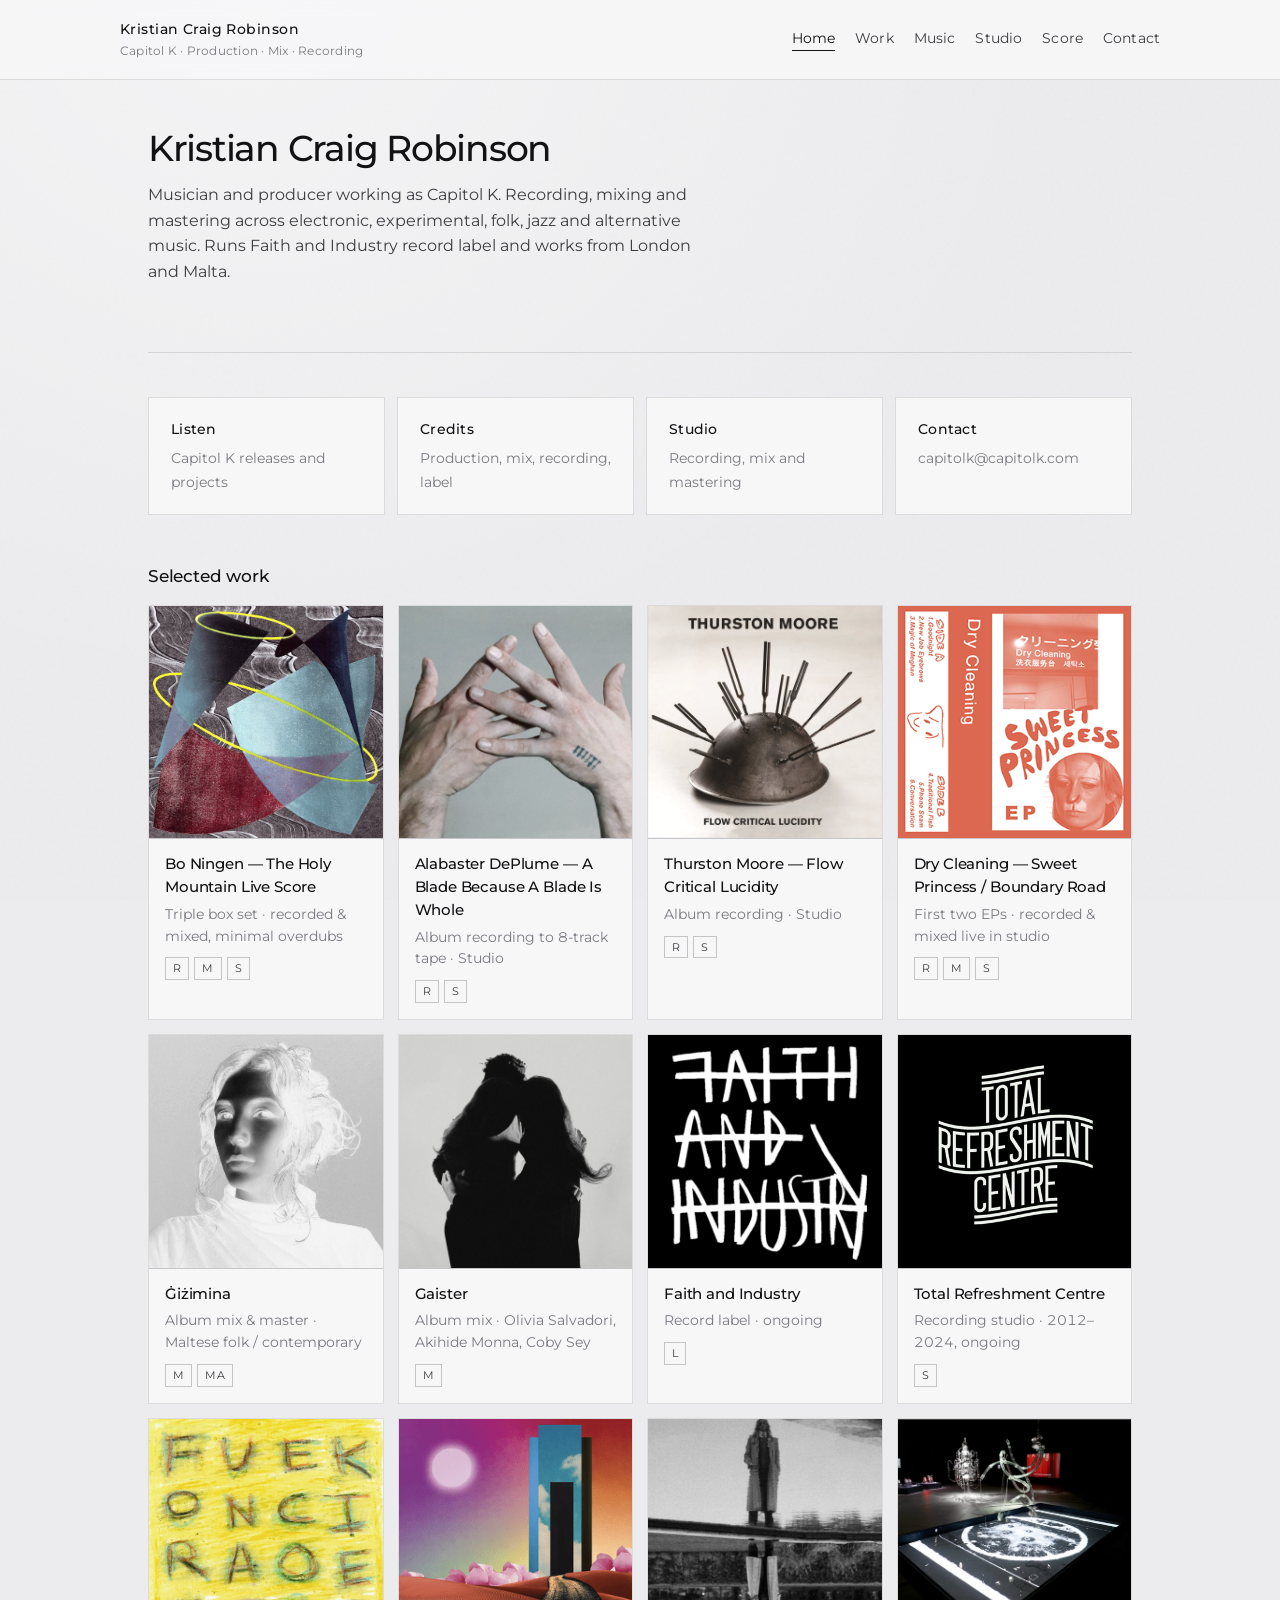
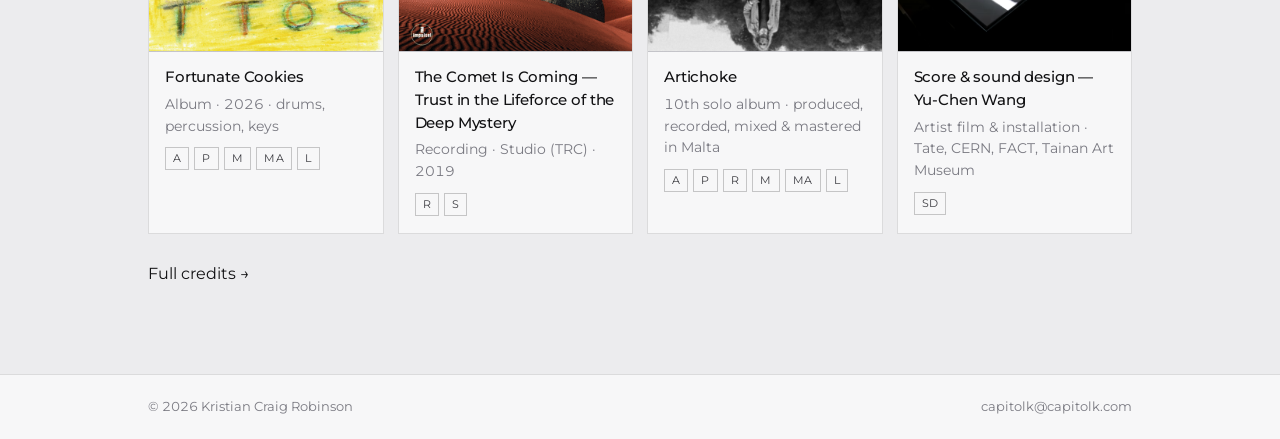
==== commit 8e0e7b7a: "Update data-hover text for work link" ====
--- a/index.html
+++ b/index.html
@@ -85,7 +85,7 @@
               </div>
             </a>
 
-            <a href="work.html" class="selected-item" data-hover="Experimental Maltese folk, archive and contemporary songwriting with electronic production · Mix & master · 2026">
+            <a href="work.html" class="selected-item" data-hover="Contemporary Maltese folk, from archive field recordings and contemporary production · Mix & master · 2026">
               <div class="selected-art">
                 <img src="images/gizimina.jpg" alt="Ġiżimina" loading="lazy">
               </div>
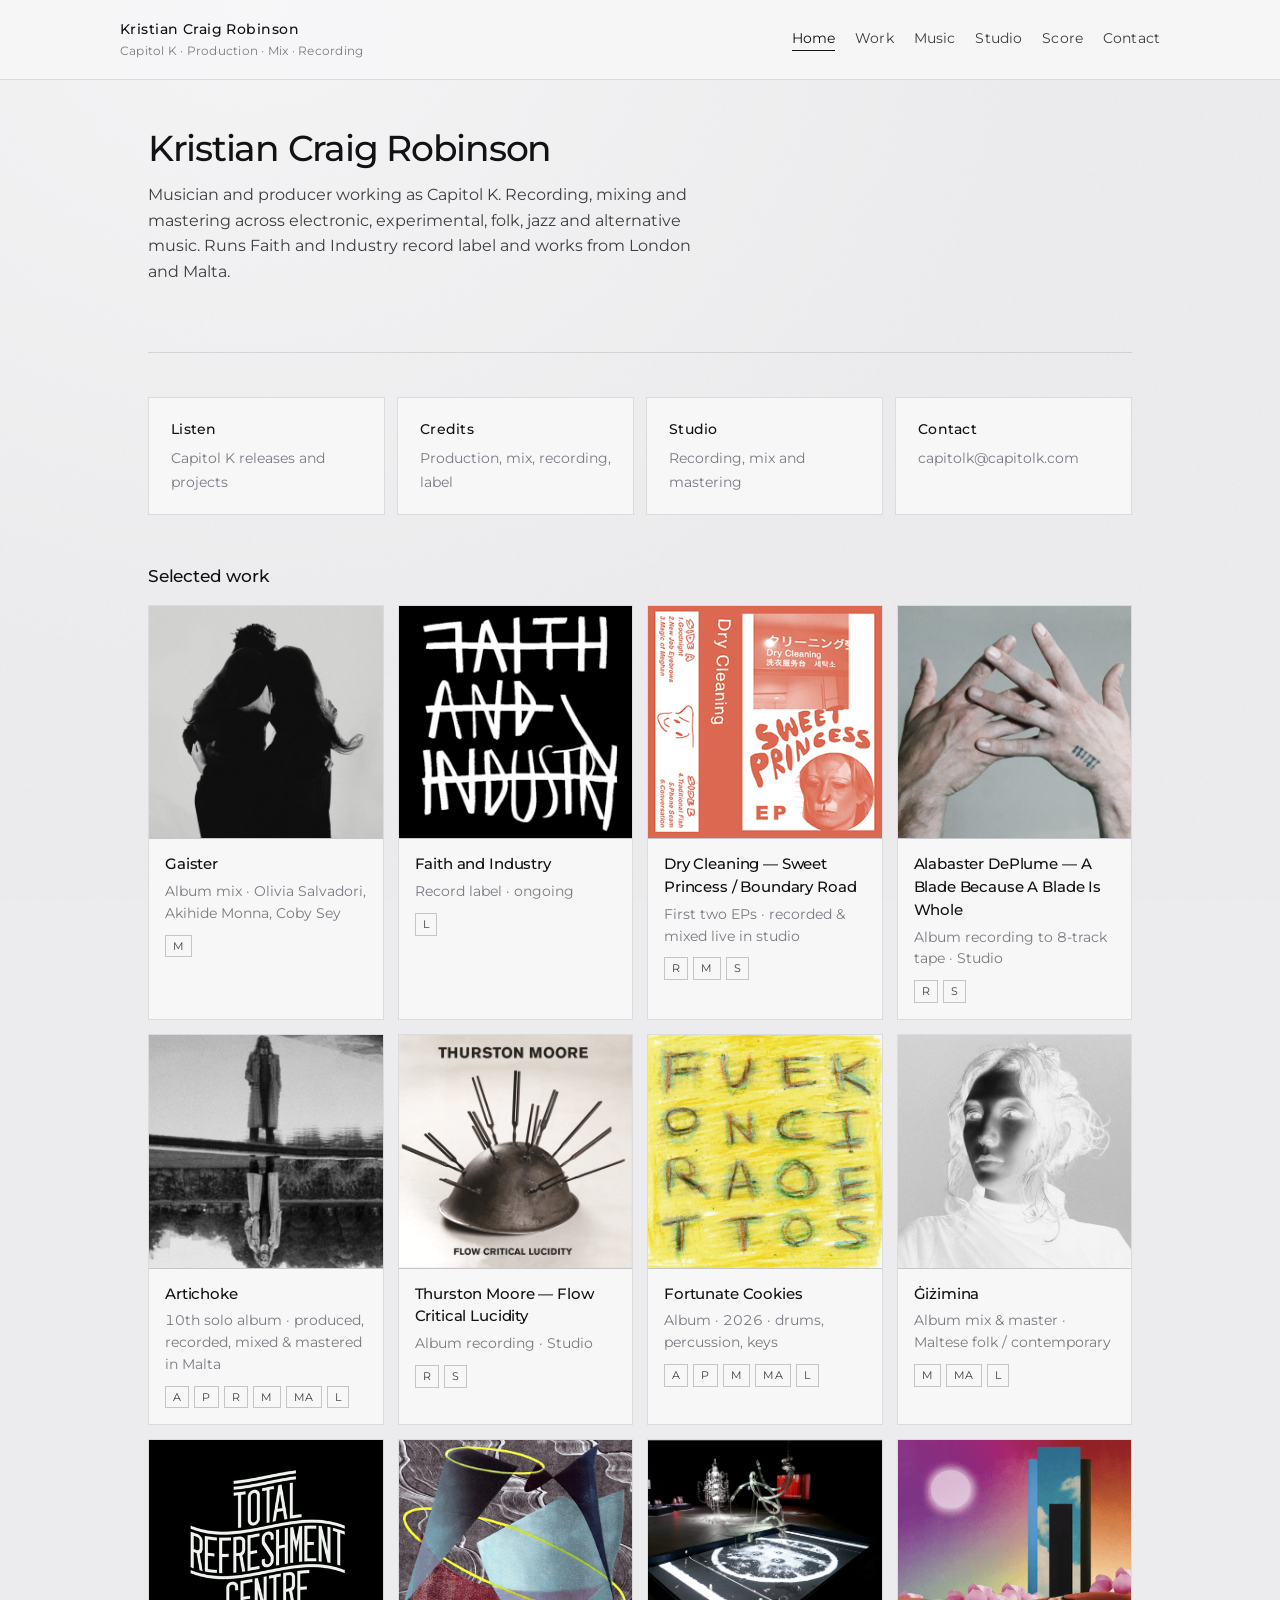
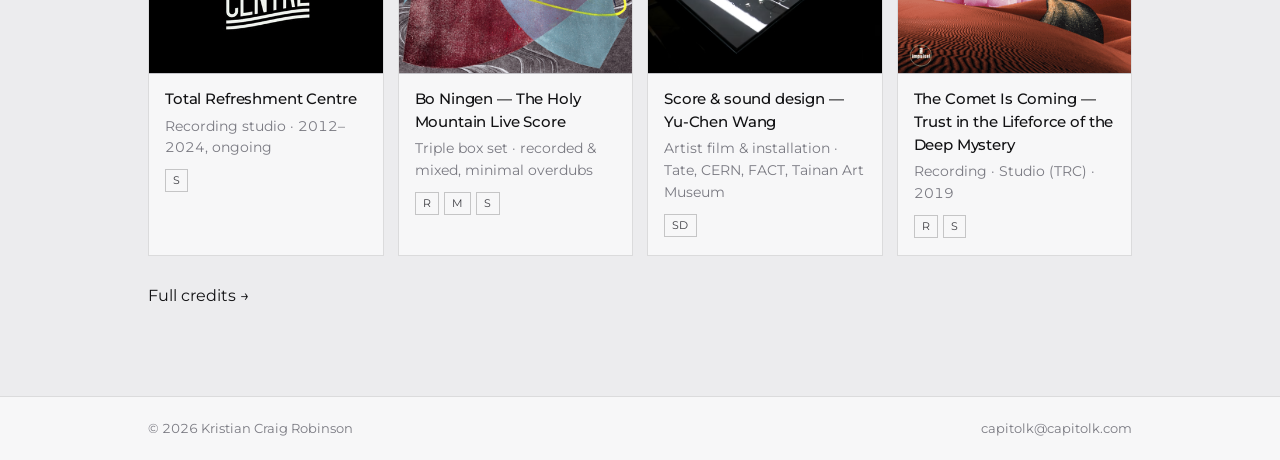
==== commit f682c7fc: "Modify work item details in index.html Updated data-hover text and added a new tag for 'L'." ====
--- a/index.html
+++ b/index.html
@@ -85,14 +85,14 @@
               </div>
             </a>
 
-            <a href="work.html" class="selected-item" data-hover="Contemporary Maltese folk, from archive field recordings and contemporary production · Mix & master · 2026">
+            <a href="work.html" class="selected-item" data-hover="Contemporary Maltese folk, contemporary production from archive fieldrecordings · Mix master & Label · 2026">
               <div class="selected-art">
                 <img src="images/gizimina.jpg" alt="Ġiżimina" loading="lazy">
               </div>
               <div class="selected-body">
                 <h3>Ġiżimina</h3>
                 <p class="muted">Album mix & master · Maltese folk / contemporary</p>
-                <div class="tags"><span class="tag">M</span><span class="tag">MA</span></div>
+                <div class="tags"><span class="tag">M</span><span class="tag">MA</span><span class="tag">L</span></div>
               </div>
             </a>
 
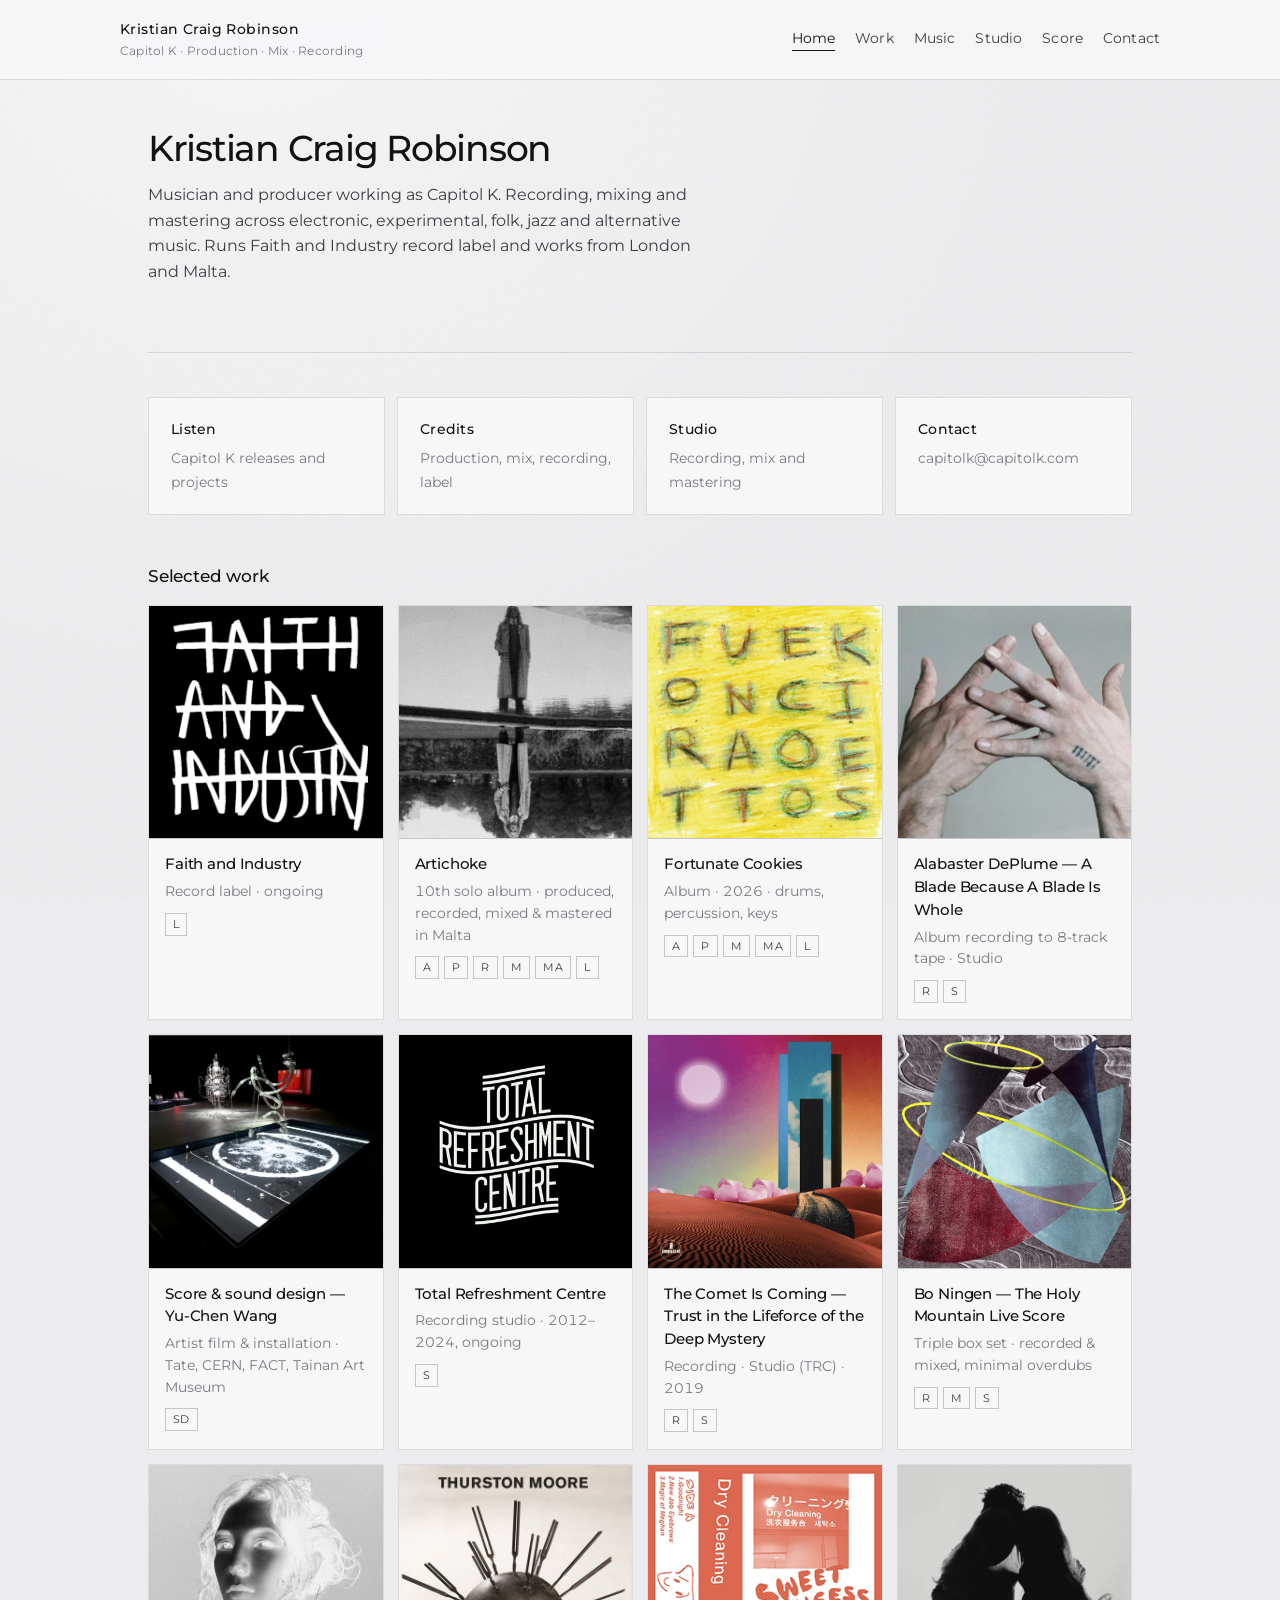
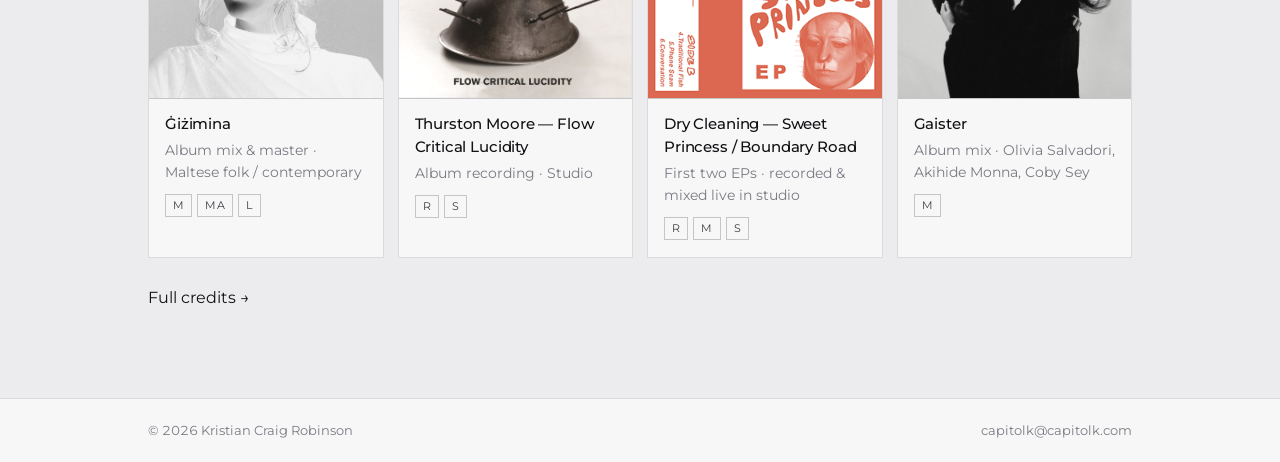
==== commit 9379beee: "Update data-hover text for selected item link" ====
--- a/index.html
+++ b/index.html
@@ -85,7 +85,7 @@
               </div>
             </a>
 
-            <a href="work.html" class="selected-item" data-hover="Contemporary Maltese folk, contemporary production from archive fieldrecordings · Mix master & Label · 2026">
+            <a href="work.html" class="selected-item" data-hover="Contemporary Maltese folk production from archive field recording · Mix master & Label · 2026">
               <div class="selected-art">
                 <img src="images/gizimina.jpg" alt="Ġiżimina" loading="lazy">
               </div>
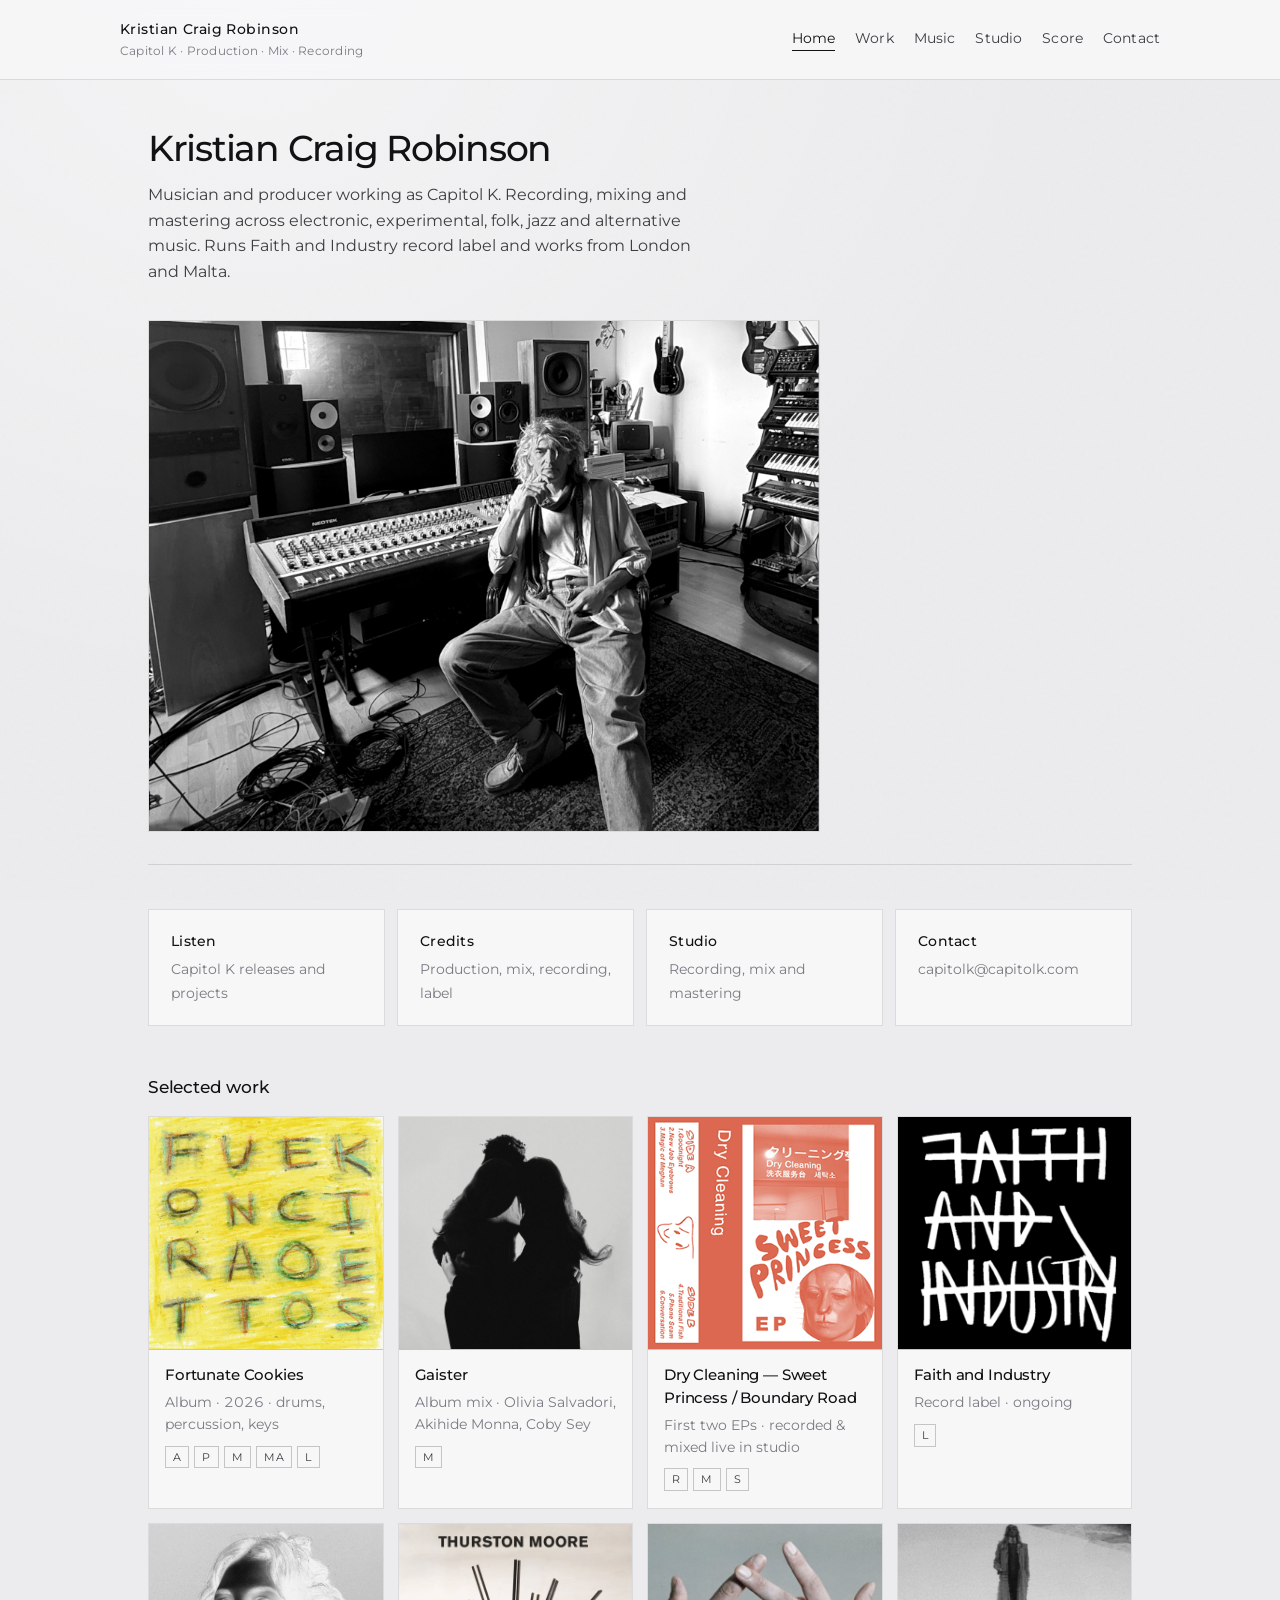
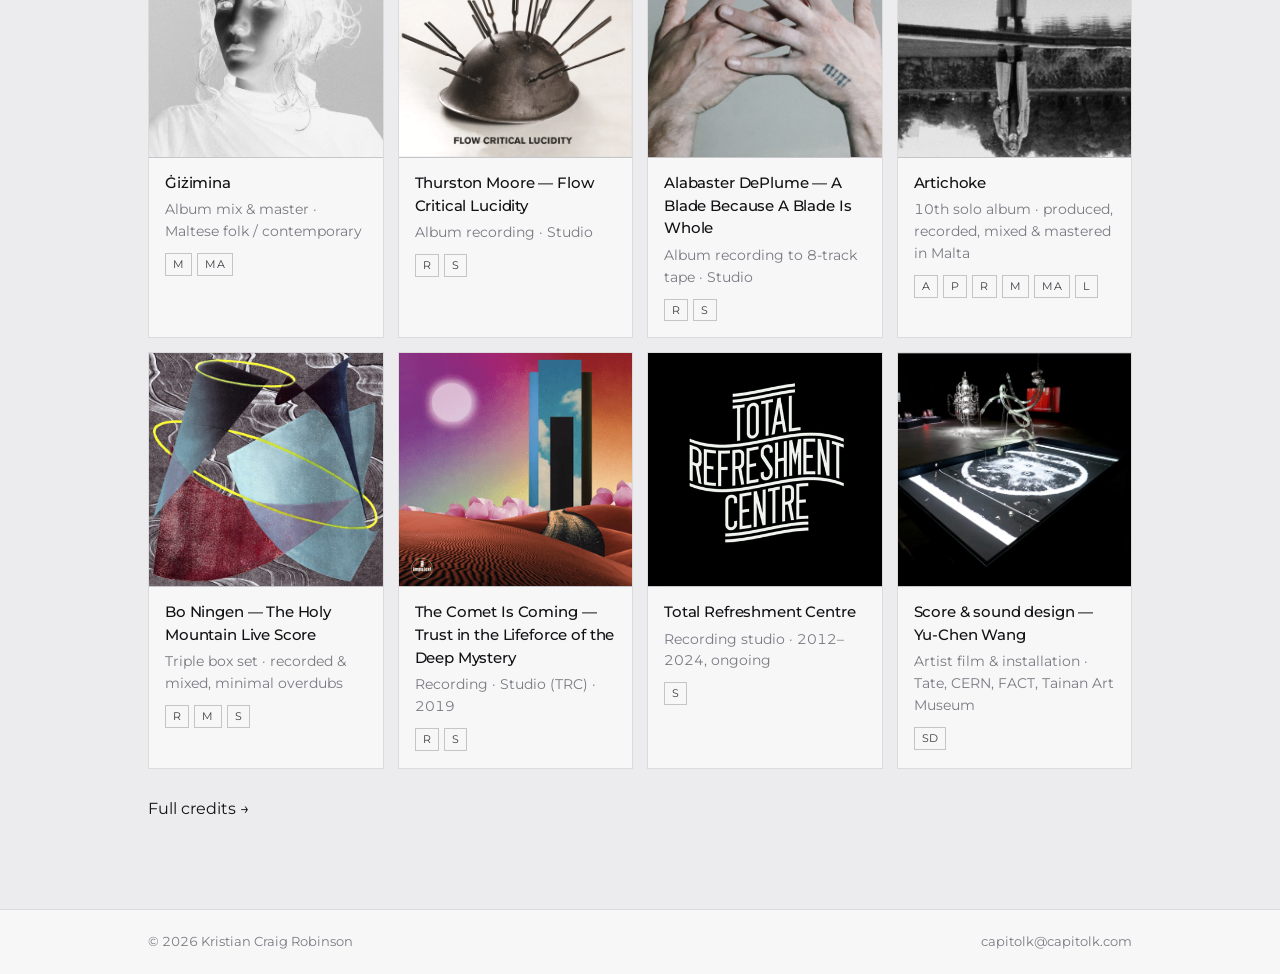
==== commit 7e643a3b: "Add files via upload" ====
--- a/index.html
+++ b/index.html
@@ -39,6 +39,9 @@
             across electronic, experimental, folk, jazz and alternative music. Runs Faith and Industry
             record label and works from London and Malta.
           </p>
+          <figure class="studio-portrait home-portrait">
+            <img src="images/kristian-console.jpg" alt="Kristian Craig Robinson at the mixing console" width="1200" height="900" loading="lazy">
+          </figure>
         </section>
 
         <div class="paths">
@@ -85,14 +88,14 @@
               </div>
             </a>
 
-            <a href="work.html" class="selected-item" data-hover="Contemporary Maltese folk production from archive field recording · Mix master & Label · 2026">
+            <a href="work.html" class="selected-item" data-hover="Experimental Maltese folk, archive and contemporary songwriting with electronic production · Mix & master · 2026">
               <div class="selected-art">
                 <img src="images/gizimina.jpg" alt="Ġiżimina" loading="lazy">
               </div>
               <div class="selected-body">
                 <h3>Ġiżimina</h3>
                 <p class="muted">Album mix & master · Maltese folk / contemporary</p>
-                <div class="tags"><span class="tag">M</span><span class="tag">MA</span><span class="tag">L</span></div>
+                <div class="tags"><span class="tag">M</span><span class="tag">MA</span></div>
               </div>
             </a>
 
--- a/styles.css
+++ b/styles.css
@@ -849,3 +849,35 @@
   color: var(--ink-soft);
   font-size: 0.78rem;
 }
+
+/* —— Studio / home portrait —— */
+.studio-portrait {
+  margin: 0 0 2rem;
+  border: 1px solid var(--line);
+  background: var(--surface);
+  overflow: hidden;
+}
+.studio-portrait img {
+  width: 100%;
+  height: auto;
+  display: block;
+  filter: contrast(1.02);
+  vertical-align: middle;
+}
+.studio-portrait figcaption {
+  padding: 0.65rem 0.85rem 0.75rem;
+  font-size: 0.8rem;
+  border-top: 1px solid var(--line);
+}
+.home-portrait {
+  margin: 1.5rem 0 0;
+  max-width: 42rem;
+}
+.home-portrait figcaption {
+  display: none;
+}
+@media (max-width: 480px) {
+  .studio-portrait {
+    margin-bottom: 1.5rem;
+  }
+}
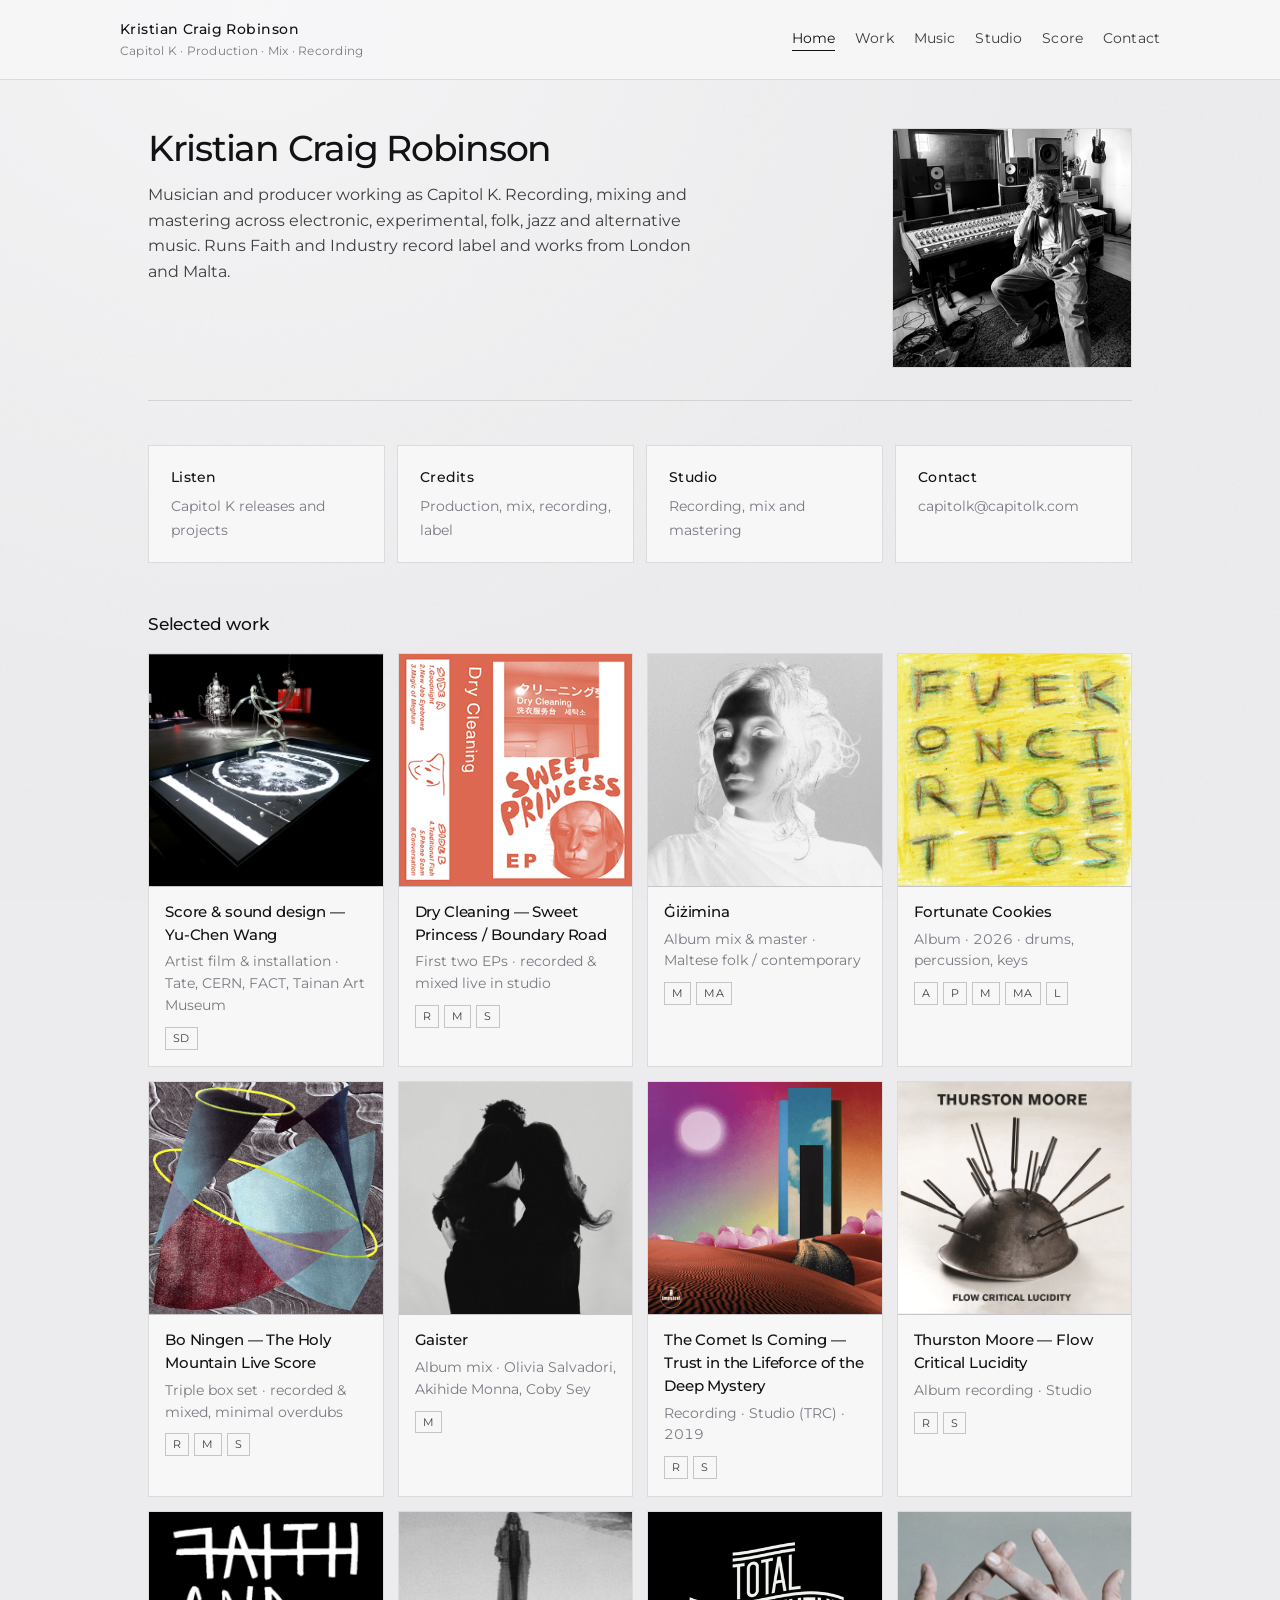
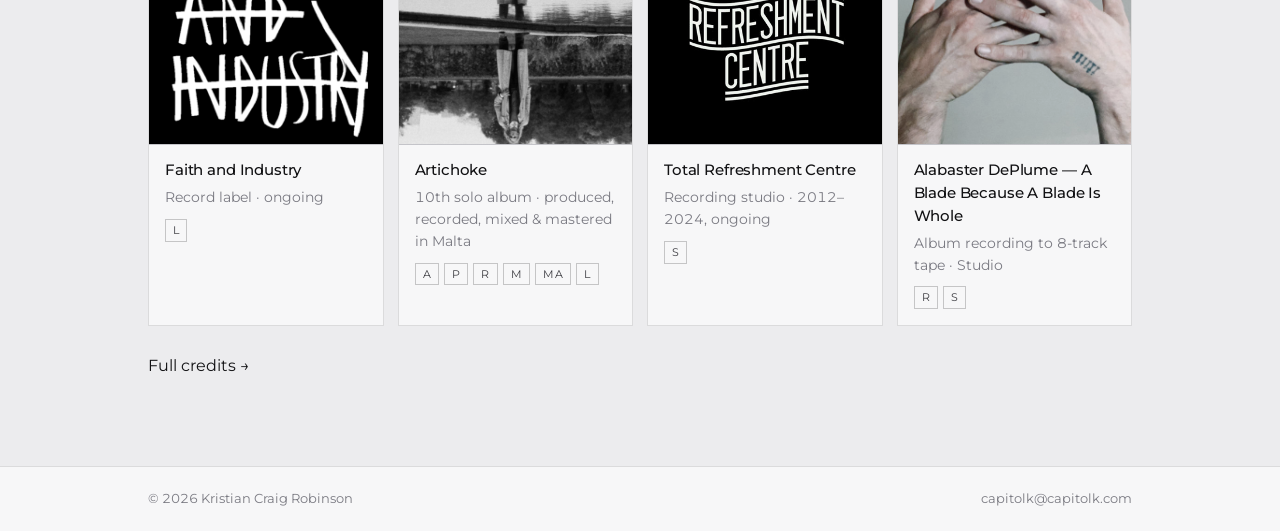
==== commit 2da86158: "Add files via upload" ====
--- a/index.html
+++ b/index.html
@@ -32,15 +32,17 @@
 
     <main>
       <div class="wrap">
-        <section class="hero">
-          <h1>Kristian Craig Robinson</h1>
-          <p class="lead">
-            Musician and producer working as Capitol K. Recording, mixing and mastering
-            across electronic, experimental, folk, jazz and alternative music. Runs Faith and Industry
-            record label and works from London and Malta.
-          </p>
-          <figure class="studio-portrait home-portrait">
-            <img src="images/kristian-console.jpg" alt="Kristian Craig Robinson at the mixing console" width="1200" height="900" loading="lazy">
+        <section class="hero hero-with-photo">
+          <div class="hero-text">
+            <h1>Kristian Craig Robinson</h1>
+            <p class="lead">
+              Musician and producer working as Capitol K. Recording, mixing and mastering
+              across electronic, experimental, folk, jazz and alternative music. Runs Faith and Industry
+              record label and works from London and Malta.
+            </p>
+          </div>
+          <figure class="home-portrait">
+            <img src="images/kristian-console.jpg" alt="Kristian Craig Robinson at the mixing console" width="800" height="600" loading="lazy">
           </figure>
         </section>
 
--- a/styles.css
+++ b/styles.css
@@ -862,22 +862,63 @@
   height: auto;
   display: block;
   filter: contrast(1.02);
-  vertical-align: middle;
 }
 .studio-portrait figcaption {
   padding: 0.65rem 0.85rem 0.75rem;
   font-size: 0.8rem;
   border-top: 1px solid var(--line);
 }
+.hero-with-photo {
+  display: grid;
+  grid-template-columns: 1fr minmax(160px, 240px);
+  gap: 1.75rem 2rem;
+  align-items: start;
+  margin-bottom: 2.75rem;
+  padding-bottom: 2rem;
+  border-bottom: 1px solid var(--line);
+}
+.hero-with-photo .hero-text h1 {
+  margin-bottom: 0.85rem;
+}
+.hero-with-photo .lead {
+  margin-bottom: 0;
+}
 .home-portrait {
-  margin: 1.5rem 0 0;
-  max-width: 42rem;
-}
-.home-portrait figcaption {
-  display: none;
+  margin: 0;
+  border: 1px solid var(--line);
+  background: var(--surface);
+  overflow: hidden;
+  max-width: 240px;
+  justify-self: end;
+}
+.home-portrait img {
+  width: 100%;
+  height: auto;
+  display: block;
+  filter: contrast(1.02);
+  aspect-ratio: 1;
+  object-fit: cover;
+  object-position: center 20%;
+}
+@media (max-width: 640px) {
+  .hero-with-photo {
+    grid-template-columns: 1fr;
+    gap: 1.25rem;
+  }
+  .home-portrait {
+    max-width: 180px;
+    justify-self: start;
+  }
 }
 @media (max-width: 480px) {
   .studio-portrait {
     margin-bottom: 1.5rem;
   }
 }
+
+
+@media (max-width: 480px) {
+  .studio-portrait {
+    margin-bottom: 1.5rem;
+  }
+}
